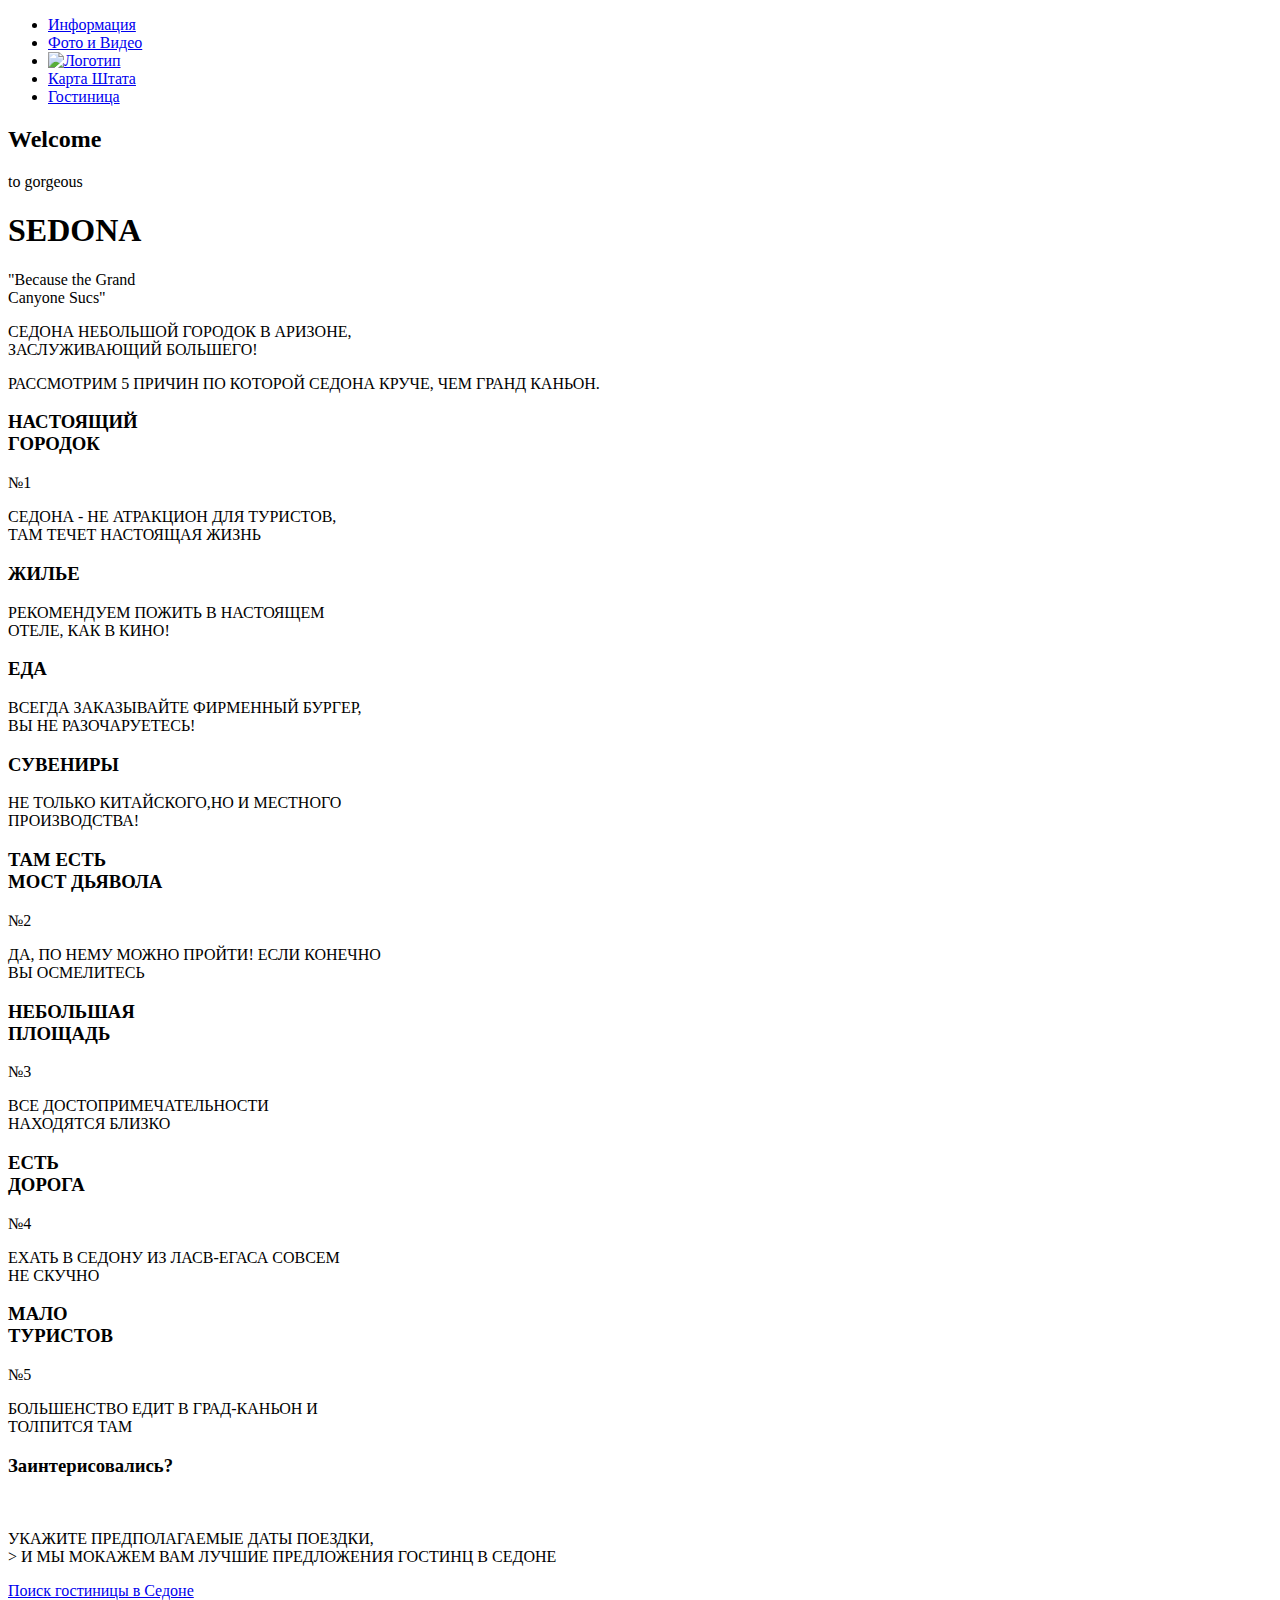
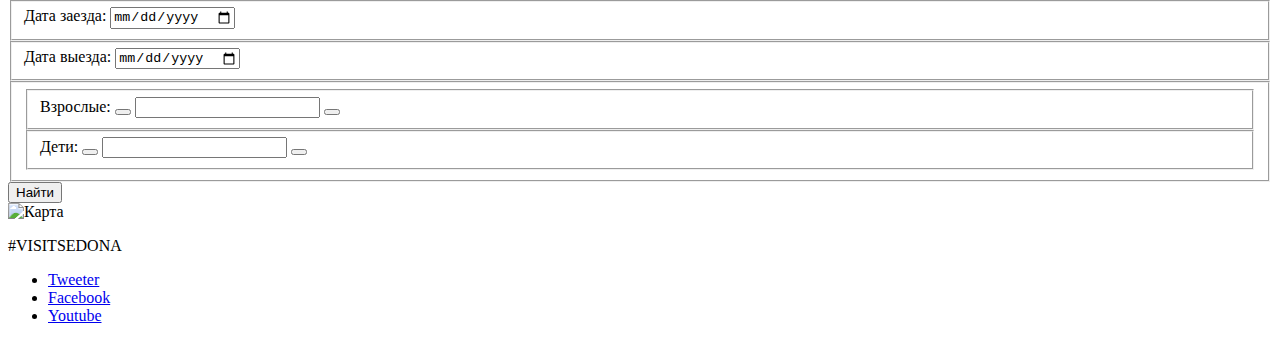
==== index.html @ c77adeb0 "Последнии изминения" ====
<!DOCTYPE html>
<html lang="ru">
  <head>
    <meta charset="utf-8">
    <title>HTML Academy: Седона</title>
    <link rel="stylesheet" type="text/css" href="css/normlize.css">
  </head>
  <body>
		<div class="wraper">

			<header>
				<nav>
					<ul>
						<li><a href="#">Информация</a></li>
						<li><a href="#">Фото и Видео</a></li>
						<li><div class="top-logo"><a href="#"><img src="img/top-logo.jpg" alt="Логотип"></a></div></li>
						<li><a href="#">Карта Штата</a></li>
						<li><a href="#">Гостиница</a></li>
					</ul>
					
				</nav>
				<div class="head-top" style="background-image: url(img/back.png)">
					<h2>Welcome</h2>
					<p class="head-top-slogan">to gorgeous</p>
					<h1>SEDONA</h1>
					<p class="head-top-slogan">"Because the Grand <br> Canyone Sucs"</p>
				</div>

				<div>
					<p>СЕДОНА НЕБОЛЬШОЙ ГОРОДОК В АРИЗОНЕ,<br>ЗАСЛУЖИВАЮЩИЙ БОЛЬШЕГО!</p>
					<p>РАССМОТРИМ 5 ПРИЧИН ПО КОТОРОЙ СЕДОНА КРУЧЕ, ЧЕМ ГРАНД КАНЬОН.</p>
				</div>
			</header>

			<div class="content">
				<div class="content-part1">
					<div class="reason rtype1">
						<h3>НАСТОЯЩИЙ<br>
							ГОРОДОК</h3>
						<P>№1</P>
						<P>	СЕДОНА - НЕ АТРАКЦИОН ДЛЯ ТУРИСТОВ,<BR>
							ТАМ ТЕЧЕТ НАСТОЯЩАЯ ЖИЗНЬ</P>
					</div>

					<div class="img"></div>
				</div>

				<div class="content-part2">

					<div class="reason explanation">
						<h3>ЖИЛЬЕ</h3>
						<p>РЕКОМЕНДУЕМ ПОЖИТЬ В НАСТОЯЩЕМ<BR>
							ОТЕЛЕ, КАК В КИНО!</p>
					</div>

					<div class="reason explanation">
						<h3>ЕДА</h3>
						<p>ВСЕГДА ЗАКАЗЫВАЙТЕ ФИРМЕННЫЙ БУРГЕР,<BR>
							ВЫ НЕ РАЗОЧАРУЕТЕСЬ!</p>
					</div>

					<div class="reason explanation">
						<h3>СУВЕНИРЫ</h3>
						<p>НЕ ТОЛЬКО КИТАЙСКОГО,НО И МЕСТНОГО<BR>
							ПРОИЗВОДСТВА!</p>
					</div>
				</div>

				<div class="content-part3">
					<div class="img"></div>
					<div class="reason rtype1">
						<h3>ТАМ ЕСТЬ<BR>
							 МОСТ ДЬЯВОЛА</h3>
						<P>№2</P>
						<P>	ДА, ПО НЕМУ МОЖНО ПРОЙТИ! ЕСЛИ КОНЕЧНО<BR>
							ВЫ ОСМЕЛИТЕСЬ</P>
					</div>
				</div>

				<div class="content-part2">
					<div class="reason rtype2">
						<h3>НЕБОЛЬШАЯ<BR>
							ПЛОЩАДЬ</h3>
						<P>№3</P>
						<P>	ВСЕ ДОСТОПРИМЕЧАТЕЛЬНОСТИ<BR>
							НАХОДЯТСЯ БЛИЗКО</P>
					</div>
				

					<div class="reason rtype2">
						<h3>ЕСТЬ<BR>
							ДОРОГА</h3>
						<P>№4</P>
						<P>	ЕХАТЬ В СЕДОНУ ИЗ ЛАСВ-ЕГАСА СОВСЕМ<BR>
							НЕ СКУЧНО</P>
					</div>
				

					<div class="reason rtype2">
						<h3>МАЛО<BR>
							ТУРИСТОВ</h3>
						<P>№5</P>
						<P>	БОЛЬШЕНСТВО ЕДИТ В ГРАД-КАНЬОН И<BR>
							ТОЛПИТСЯ ТАМ</P>
					</div>		
				</div>
			

			
				<div>
					<h3>Заинтерисовались?</h3><br>
					<p>
						УКАЖИТЕ ПРЕДПОЛАГАЕМЫЕ ДАТЫ ПОЕЗДКИ,<br>>
						И МЫ МОКАЖЕМ ВАМ ЛУЧШИЕ ПРЕДЛОЖЕНИЯ ГОСТИНЦ В СЕДОНЕ
					</p>
				</div>

				<div class="hotel-select-form">
					<div class="choose-hotel" id="choose-hotel">
					  <a href="#" class='choose-hotel-title'>Поиск гостиницы в Седоне</a>
					  <div class="choose-hotel-popup">
					    <form>
					      <fieldset class="form-row">
					        <label for="date-in">Дата заезда:</label>
					        <input type="date">
					        <span class="icon-calendar"></span>
					      </fieldset>

					      <fieldset class="form-row">
					        <label for="date-out">Дата выезда:</label>
					        <input type="date">
					        <span class="icon-calendar"></span>
					      </fieldset>

					      <fieldset class="counters form-row">
					        <fieldset class="counter">
					          <label for="counter-adult">Взрослые:</label>
					          <button type="button"></button>
					          <input type="text">
					          <button type="button"></button>
					        </fieldset>
					        <fieldset class="counter">
					          <label for="counter-children">Дети:</label>
					          <button type="button"></button>
					          <input type="text">
					          <button type="button"></button>
					        </fieldset>
					      </fieldset>

					      <input type="submit" value="Найти">
					    </form>
					  </div>
					</div>
					<img src="img/map.jpg" alt="Карта">
				</div>
			</div>


			<footer>
				<div class="footer">
					<div class="foot-top">
						<p>
							#VISITSEDONA
						</p>
					</div>

					<div class="footer-middle">
						<ul>
							<li><a href="#">Tweeter</a></li>
							<li><a href="#">Facebook</a></li>
							<li><a href="#">Youtube</a></li>
						</ul>
					</div>

					<div class="footer-bottom">
					</div>
				</div>
			</footer>
		</div>
	</body>
</html>
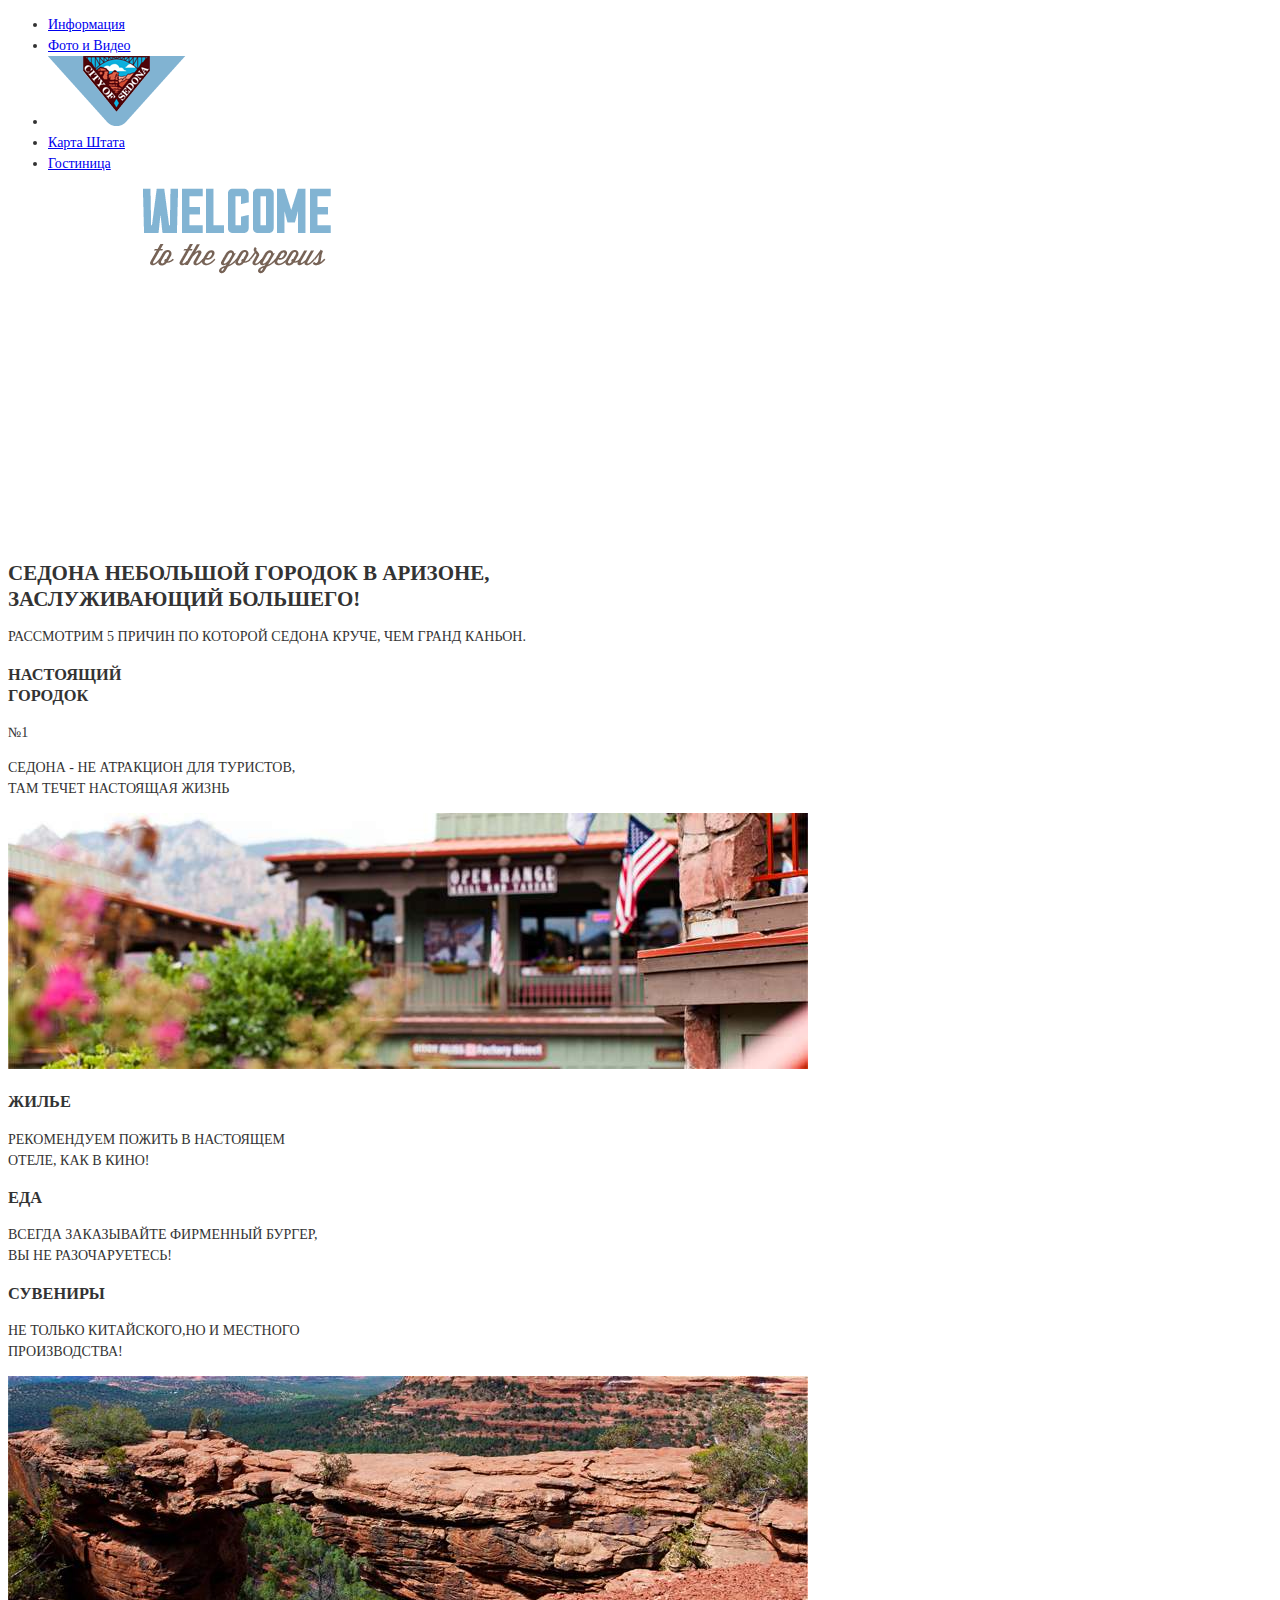
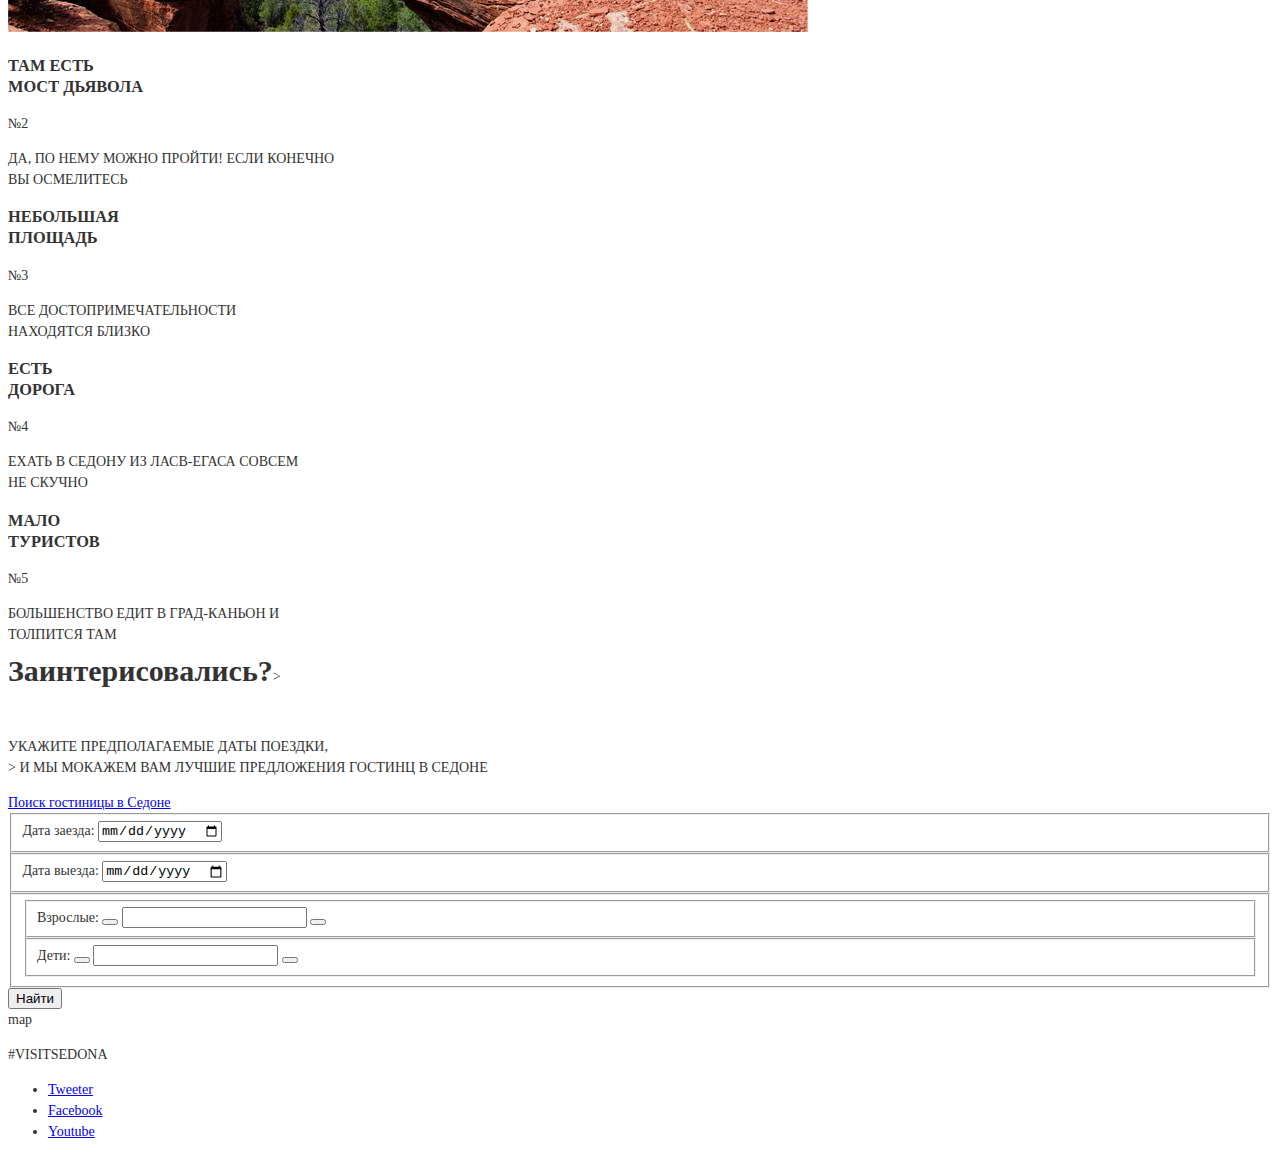
==== commit b1237965: "3 задание" ====
--- a/index.html
+++ b/index.html
@@ -3,7 +3,9 @@
   <head>
     <meta charset="utf-8">
     <title>HTML Academy: Седона</title>
+    <link href="https://fonts.googleapis.com/css?family=PT+Sans:400,700&amp;subset=cyrillic" rel="stylesheet">
     <link rel="stylesheet" type="text/css" href="css/normlize.css">
+    <link rel="stylesheet" type="text/css" href="css/style.css">
   </head>
   <body>
 		<div class="wraper">
@@ -13,26 +15,21 @@
 					<ul>
 						<li><a href="#">Информация</a></li>
 						<li><a href="#">Фото и Видео</a></li>
-						<li><div class="top-logo"><a href="#"><img src="img/top-logo.jpg" alt="Логотип"></a></div></li>
+						<li><div class="top-logo"><a href="#"><img src="img/logo.png" alt="Логотип"></a></div></li>
 						<li><a href="#">Карта Штата</a></li>
 						<li><a href="#">Гостиница</a></li>
 					</ul>
 					
 				</nav>
-				<div class="head-top" style="background-image: url(img/back.png)">
-					<h2>Welcome</h2>
-					<p class="head-top-slogan">to gorgeous</p>
-					<h1>SEDONA</h1>
-					<p class="head-top-slogan">"Because the Grand <br> Canyone Sucs"</p>
-				</div>
+				<div class="head-top"><img src="img/Welcometext.png" alt="СЕДОНА"> </div>
 
 				<div>
-					<p>СЕДОНА НЕБОЛЬШОЙ ГОРОДОК В АРИЗОНЕ,<br>ЗАСЛУЖИВАЮЩИЙ БОЛЬШЕГО!</p>
+					<h1>СЕДОНА НЕБОЛЬШОЙ ГОРОДОК В АРИЗОНЕ,<br>ЗАСЛУЖИВАЮЩИЙ БОЛЬШЕГО!</h1>
 					<p>РАССМОТРИМ 5 ПРИЧИН ПО КОТОРОЙ СЕДОНА КРУЧЕ, ЧЕМ ГРАНД КАНЬОН.</p>
 				</div>
 			</header>
 
-			<div class="content">
+			<main class="content">
 				<div class="content-part1">
 					<div class="reason rtype1">
 						<h3>НАСТОЯЩИЙ<br>
@@ -42,7 +39,7 @@
 							ТАМ ТЕЧЕТ НАСТОЯЩАЯ ЖИЗНЬ</P>
 					</div>
 
-					<div class="img"></div>
+					<div class="img"><img src="img/n1img.jpg" alt="НАСТОЯЩИЙ"></div>
 				</div>
 
 				<div class="content-part2">
@@ -67,7 +64,7 @@
 				</div>
 
 				<div class="content-part3">
-					<div class="img"></div>
+					<div class="img"><img src="img/n2img.jpg" alt="МОСТ"></div>
 					<div class="reason rtype1">
 						<h3>ТАМ ЕСТЬ<BR>
 							 МОСТ ДЬЯВОЛА</h3>
@@ -108,7 +105,7 @@
 
 			
 				<div>
-					<h3>Заинтерисовались?</h3><br>
+					<p><span class="intrested">Заинтерисовались?</span>></p><br>
 					<p>
 						УКАЖИТЕ ПРЕДПОЛАГАЕМЫЕ ДАТЫ ПОЕЗДКИ,<br>>
 						И МЫ МОКАЖЕМ ВАМ ЛУЧШИЕ ПРЕДЛОЖЕНИЯ ГОСТИНЦ В СЕДОНЕ
@@ -151,13 +148,13 @@
 					    </form>
 					  </div>
 					</div>
-					<img src="img/map.jpg" alt="Карта">
+					map
 				</div>
-			</div>
+			</main>
 
 
-			<footer>
-				<div class="footer">
+			<footer class="main-footer">
+				
 					<div class="foot-top">
 						<p>
 							#VISITSEDONA
@@ -174,7 +171,7 @@
 
 					<div class="footer-bottom">
 					</div>
-				</div>
+				
 			</footer>
 		</div>
 	</body>
--- a/css/style.css
+++ b/css/style.css
@@ -0,0 +1,35 @@
+body {
+	font-family: PT Sans Regular
+	font-weight: regular;
+	font-size: 14px;
+	line-height: 21px;
+	color: #333333;
+
+
+h1 { 
+	font-family: PT Sans Bold;
+	font-weight: bold;
+	font-size: 21px;
+	line-height: 26px;
+}
+
+h2 {
+	font-family: PT Sans Bold;
+	font-weight: bold;
+	font-size: 21px;
+	line-height: 21px;
+}
+
+.intrested { 
+
+	font-family: PT Sans Bold;
+	font-weight: bold;
+	font-size: 30px;
+	line-height: 24px;
+
+nav {
+	
+	font-family: PT Sans Bold;
+	font-weight: bold;
+	font-size: 14px;
+	line-height: 26px;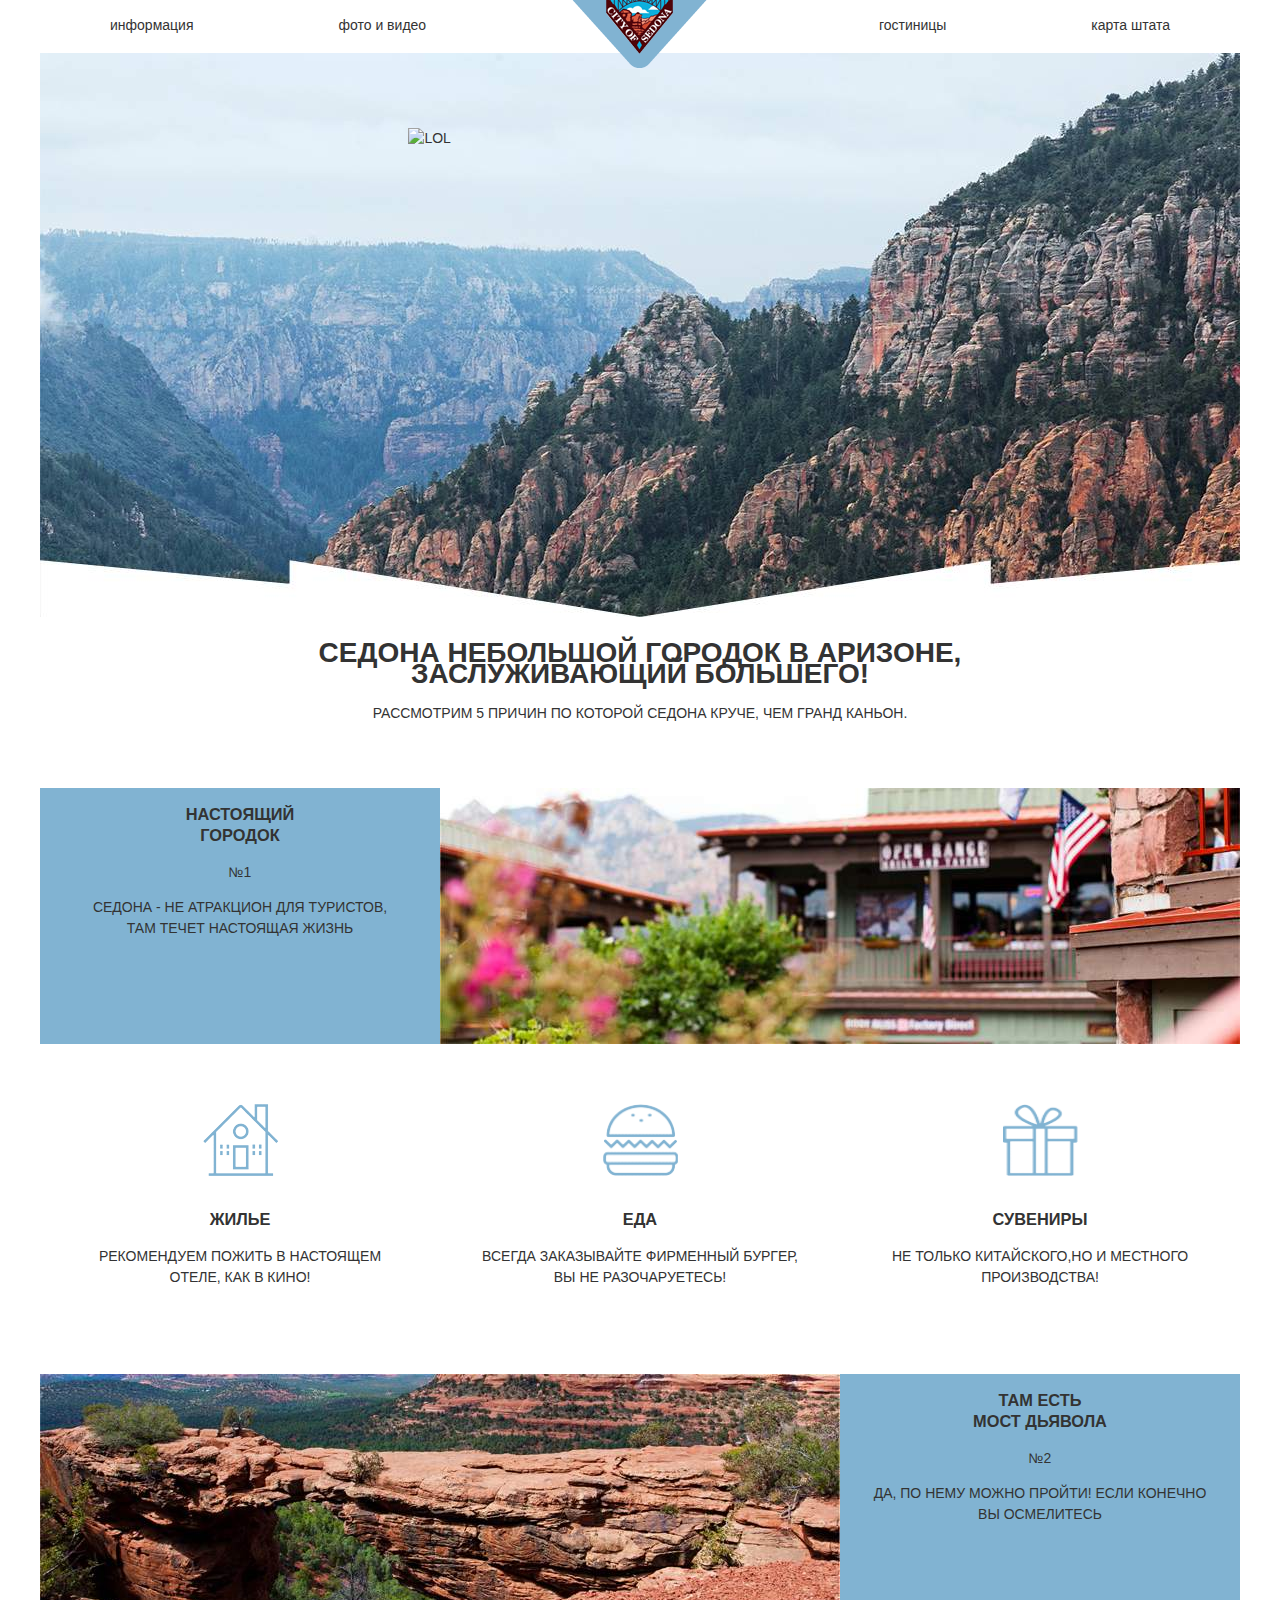
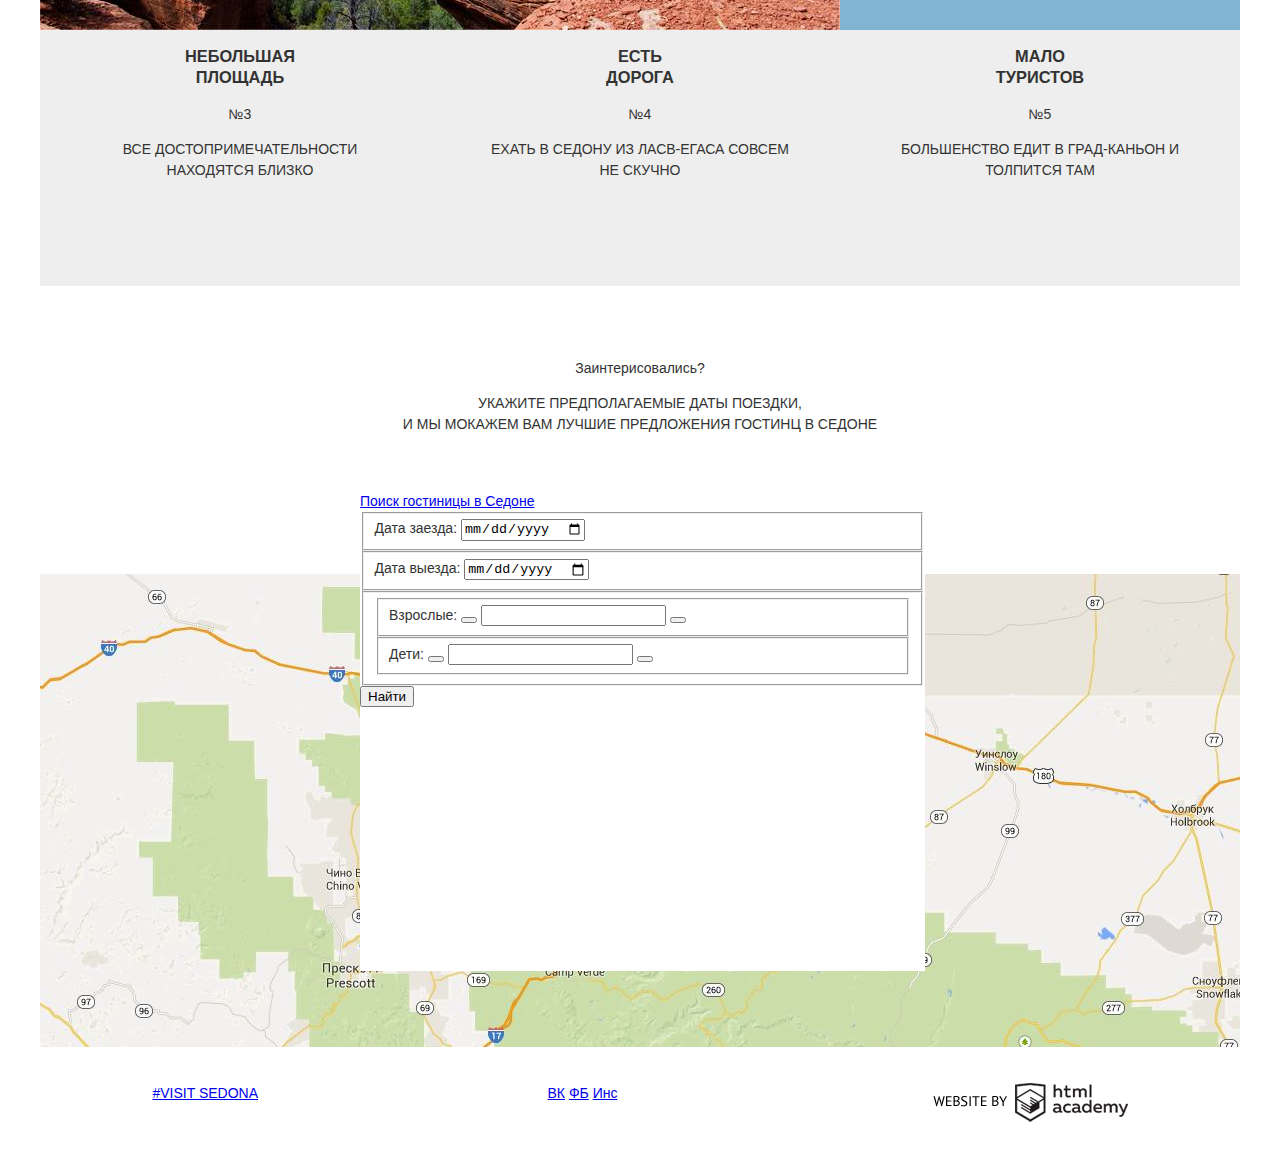
==== commit 1923e297: "Задание 4" ====
--- a/index.html
+++ b/index.html
@@ -3,176 +3,208 @@
   <head>
     <meta charset="utf-8">
     <title>HTML Academy: Седона</title>
-    <link href="https://fonts.googleapis.com/css?family=PT+Sans:400,700&amp;subset=cyrillic" rel="stylesheet">
-    <link rel="stylesheet" type="text/css" href="css/normlize.css">
+    <!--<link href="https://fonts.googleapis.com/css?family=PT+Sans:400,700&amp;subset=cyrillic" rel="stylesheet"> -->
+   <link rel="stylesheet" type="text/css" href="css/normlize.css">
     <link rel="stylesheet" type="text/css" href="css/style.css">
   </head>
   <body>
-		<div class="wraper">
-
-			<header>
-				<nav>
-					<ul>
-						<li><a href="#">Информация</a></li>
-						<li><a href="#">Фото и Видео</a></li>
-						<li><div class="top-logo"><a href="#"><img src="img/logo.png" alt="Логотип"></a></div></li>
-						<li><a href="#">Карта Штата</a></li>
-						<li><a href="#">Гостиница</a></li>
-					</ul>
+
+
+	<div class="wraper">
+		  		<header class="header clearfix">
+
+		  			<nav class="navigation">
+		  				<div id="info-link">информация</div>
+		  				<div id="photo-link">фото и видео</div>
+		  				
+		  				<div id="map-link">карта штата</div>
+		  				<div id="hotel-link">гостиницы</div>
+		  			</nav>
+				</header>
+
+				<div>				
+				<div class="slogan">
+						<div class="welcome-back">
+							<img src="img/background2.jpg" alt="LOL" width="1200" height="564">	
+							<div class="welcome1"><img src="img/welcometext.png" alt="LOL" width="458" height="352">
+						</div>
+						
+						<div class="slogan-text">
+							<h1>СЕДОНА НЕБОЛЬШОЙ ГОРОДОК В АРИЗОНЕ,<br>ЗАСЛУЖИВАЮЩИЙ БОЛЬШЕГО!</h1>
+							<p>РАССМОТРИМ 5 ПРИЧИН ПО КОТОРОЙ СЕДОНА КРУЧЕ, ЧЕМ ГРАНД КАНЬОН.</p>
+						</div>
+				</div>	
+				</div>
+
+
+				<main class="container">
+
+
+					<div class="main-content">
+
+						<div class="reason1 rtype1">
+							<h3>НАСТОЯЩИЙ<br>
+								ГОРОДОК</h3>
+							<P>№1</P>
+							<p>СЕДОНА - НЕ АТРАКЦИОН ДЛЯ ТУРИСТОВ,<BR>
+							ТАМ ТЕЧЕТ НАСТОЯЩАЯ ЖИЗНЬ</P>
+						</div>
+
+						<div class="reason1-img">
+							<img src="img/n1img.jpg" alt="R1" width="800" height="256">
+						</div>
+						<div class="gol"></div>
+
+						<div class="spec1">
+							<img  src="img/house-icon.png" id="house-icon" alt="HOUSE" width="75" height="72">
+							<div class="spec1-text">
+								<h3>ЖИЛЬЕ</h3>
+								<p>РЕКОМЕНДУЕМ ПОЖИТЬ В НАСТОЯЩЕМ<BR>
+									ОТЕЛЕ, КАК В КИНО!</p>
+							</div>
+						</div>
+
+						<div class="spec2">
+							<img  src="img/burger-icon.png" id="burger-icon" alt="FOOD" width="75" height="72">
+							<div class="spec2-text">
+								<h3>ЕДА</h3>
+								<p>ВСЕГДА ЗАКАЗЫВАЙТЕ ФИРМЕННЫЙ БУРГЕР,
+								<BR>ВЫ НЕ РАЗОЧАРУЕТЕСЬ!</p>
+							</div>
+						</div>
+
+
+						<div class="spec3">
+							<img  src="img/present-icon.png" id="present-icon" alt="JOY" width="75" height="72">
+							<div class="spec3-text">
+								<h3>СУВЕНИРЫ</h3>
+								<p>НЕ ТОЛЬКО КИТАЙСКОГО,НО И МЕСТНОГО
+								<BR>ПРОИЗВОДСТВА!</p>
+							</div>
+						</div>
+						<div class="gol"></div>
+						<div class="reason2-img">
+							<img src="img/n2img.jpg" alt="R2" width="800" height="256">
+						</div>
+
+						<div class="reason2 rtype1">
+							<h3>ТАМ ЕСТЬ<BR>
+								МОСТ ДЬЯВОЛА</h3>
+								<P>№2</P>
+								<P>	ДА, ПО НЕМУ МОЖНО ПРОЙТИ! ЕСЛИ КОНЕЧНО<BR>
+								ВЫ ОСМЕЛИТЕСЬ</P>
+						</div>
 					
-				</nav>
-				<div class="head-top"><img src="img/Welcometext.png" alt="СЕДОНА"> </div>
-
-				<div>
-					<h1>СЕДОНА НЕБОЛЬШОЙ ГОРОДОК В АРИЗОНЕ,<br>ЗАСЛУЖИВАЮЩИЙ БОЛЬШЕГО!</h1>
-					<p>РАССМОТРИМ 5 ПРИЧИН ПО КОТОРОЙ СЕДОНА КРУЧЕ, ЧЕМ ГРАНД КАНЬОН.</p>
+						<div class="reason3 rtype2">
+							<h3>НЕБОЛЬШАЯ<BR>ПЛОЩАДЬ</h3>
+							<P>№3</P>
+							<P>ВСЕ ДОСТОПРИМЕЧАТЕЛЬНОСТИ<BR>
+							НАХОДЯТСЯ БЛИЗКО
+							</P>
+						</div>
+
+						<div class="reason4 rtype2">
+							<h3>ЕСТЬ<BR>ДОРОГА</h3>
+							<P>№4</P>
+							<P>	ЕХАТЬ В СЕДОНУ ИЗ ЛАСВ-ЕГАСА СОВСЕМ<BR>
+							НЕ СКУЧНО
+							</P>
+						</div>
+
+						<div class="reason5 rtype2">
+							<h3>МАЛО<BR>ТУРИСТОВ</h3>
+							<P>№5</P>
+							<P>	БОЛЬШЕНСТВО ЕДИТ В ГРАД-КАНЬОН И<BR>
+							ТОЛПИТСЯ ТАМ
+							</P>
+						</div>
+					</div>
+					<div class="gol"></div>
+				</main>
+
+
+				<div class="info-section">
+
+						<div class="interested">
+							<div class="interested-text">
+								<p>Заинтерисовались?</p>
+								<p>
+									УКАЖИТЕ ПРЕДПОЛАГАЕМЫЕ ДАТЫ ПОЕЗДКИ,<br>
+									И МЫ МОКАЖЕМ ВАМ ЛУЧШИЕ ПРЕДЛОЖЕНИЯ ГОСТИНЦ В СЕДОНЕ
+								</p>
+							</div>
+						</div>
+
+						<div class="map"></div>
+
+						<div class="form">
+							<div class="choose-hotel" id="choose-hotel">
+							  <a href="#" class='choose-hotel-title'>Поиск гостиницы в Седоне</a>
+							  <div class="choose-hotel-popup">
+							    <form>
+							      <fieldset class="form-row">
+							        <label for="date-in">Дата заезда:</label>
+							        <input type="date">
+							        <span class="icon-calendar"></span>
+							      </fieldset>
+
+							      <fieldset class="form-row">
+							        <label for="date-out">Дата выезда:</label>
+							        <input type="date">
+							        <span class="icon-calendar"></span>
+							      </fieldset>
+
+							      <fieldset class="counters form-row">
+							        <fieldset class="counter">
+							          <label for="counter-adult">Взрослые:</label>
+							          <button type="button"></button>
+							          <input type="text">
+							          <button type="button"></button>
+							        </fieldset>
+							        <fieldset class="counter">
+							          <label for="counter-children">Дети:</label>
+							          <button type="button"></button>
+							          <input type="text">
+							          <button type="button"></button>
+							        </fieldset>
+							      </fieldset>
+
+							      <input type="submit" value="Найти">
+							    </form>
+							  </div>
+							</div>
+
+						</div>
+
 				</div>
-			</header>
-
-			<main class="content">
-				<div class="content-part1">
-					<div class="reason rtype1">
-						<h3>НАСТОЯЩИЙ<br>
-							ГОРОДОК</h3>
-						<P>№1</P>
-						<P>	СЕДОНА - НЕ АТРАКЦИОН ДЛЯ ТУРИСТОВ,<BR>
-							ТАМ ТЕЧЕТ НАСТОЯЩАЯ ЖИЗНЬ</P>
-					</div>
-
-					<div class="img"><img src="img/n1img.jpg" alt="НАСТОЯЩИЙ"></div>
-				</div>
-
-				<div class="content-part2">
-
-					<div class="reason explanation">
-						<h3>ЖИЛЬЕ</h3>
-						<p>РЕКОМЕНДУЕМ ПОЖИТЬ В НАСТОЯЩЕМ<BR>
-							ОТЕЛЕ, КАК В КИНО!</p>
-					</div>
-
-					<div class="reason explanation">
-						<h3>ЕДА</h3>
-						<p>ВСЕГДА ЗАКАЗЫВАЙТЕ ФИРМЕННЫЙ БУРГЕР,<BR>
-							ВЫ НЕ РАЗОЧАРУЕТЕСЬ!</p>
-					</div>
-
-					<div class="reason explanation">
-						<h3>СУВЕНИРЫ</h3>
-						<p>НЕ ТОЛЬКО КИТАЙСКОГО,НО И МЕСТНОГО<BR>
-							ПРОИЗВОДСТВА!</p>
-					</div>
-				</div>
-
-				<div class="content-part3">
-					<div class="img"><img src="img/n2img.jpg" alt="МОСТ"></div>
-					<div class="reason rtype1">
-						<h3>ТАМ ЕСТЬ<BR>
-							 МОСТ ДЬЯВОЛА</h3>
-						<P>№2</P>
-						<P>	ДА, ПО НЕМУ МОЖНО ПРОЙТИ! ЕСЛИ КОНЕЧНО<BR>
-							ВЫ ОСМЕЛИТЕСЬ</P>
-					</div>
-				</div>
-
-				<div class="content-part2">
-					<div class="reason rtype2">
-						<h3>НЕБОЛЬШАЯ<BR>
-							ПЛОЩАДЬ</h3>
-						<P>№3</P>
-						<P>	ВСЕ ДОСТОПРИМЕЧАТЕЛЬНОСТИ<BR>
-							НАХОДЯТСЯ БЛИЗКО</P>
-					</div>
+
 				
 
-					<div class="reason rtype2">
-						<h3>ЕСТЬ<BR>
-							ДОРОГА</h3>
-						<P>№4</P>
-						<P>	ЕХАТЬ В СЕДОНУ ИЗ ЛАСВ-ЕГАСА СОВСЕМ<BR>
-							НЕ СКУЧНО</P>
-					</div>
-				
-
-					<div class="reason rtype2">
-						<h3>МАЛО<BR>
-							ТУРИСТОВ</h3>
-						<P>№5</P>
-						<P>	БОЛЬШЕНСТВО ЕДИТ В ГРАД-КАНЬОН И<BR>
-							ТОЛПИТСЯ ТАМ</P>
-					</div>		
-				</div>
-			
-
-			
-				<div>
-					<p><span class="intrested">Заинтерисовались?</span>></p><br>
-					<p>
-						УКАЖИТЕ ПРЕДПОЛАГАЕМЫЕ ДАТЫ ПОЕЗДКИ,<br>>
-						И МЫ МОКАЖЕМ ВАМ ЛУЧШИЕ ПРЕДЛОЖЕНИЯ ГОСТИНЦ В СЕДОНЕ
-					</p>
-				</div>
-
-				<div class="hotel-select-form">
-					<div class="choose-hotel" id="choose-hotel">
-					  <a href="#" class='choose-hotel-title'>Поиск гостиницы в Седоне</a>
-					  <div class="choose-hotel-popup">
-					    <form>
-					      <fieldset class="form-row">
-					        <label for="date-in">Дата заезда:</label>
-					        <input type="date">
-					        <span class="icon-calendar"></span>
-					      </fieldset>
-
-					      <fieldset class="form-row">
-					        <label for="date-out">Дата выезда:</label>
-					        <input type="date">
-					        <span class="icon-calendar"></span>
-					      </fieldset>
-
-					      <fieldset class="counters form-row">
-					        <fieldset class="counter">
-					          <label for="counter-adult">Взрослые:</label>
-					          <button type="button"></button>
-					          <input type="text">
-					          <button type="button"></button>
-					        </fieldset>
-					        <fieldset class="counter">
-					          <label for="counter-children">Дети:</label>
-					          <button type="button"></button>
-					          <input type="text">
-					          <button type="button"></button>
-					        </fieldset>
-					      </fieldset>
-
-					      <input type="submit" value="Найти">
-					    </form>
-					  </div>
-					</div>
-					map
-				</div>
-			</main>
-
-
-			<footer class="main-footer">
-				
-					<div class="foot-top">
-						<p>
-							#VISITSEDONA
-						</p>
-					</div>
-
-					<div class="footer-middle">
-						<ul>
-							<li><a href="#">Tweeter</a></li>
-							<li><a href="#">Facebook</a></li>
-							<li><a href="#">Youtube</a></li>
-						</ul>
-					</div>
-
-					<div class="footer-bottom">
-					</div>
-				
-			</footer>
-		</div>
-	</body>
-</html>+
+				<footer class="main-footer">
+				     <div class="footer">
+				        <section class="visit"><a href="index.html">#VISIT SEDONA</a>
+				        </section>
+
+				        <section class="footer-social">
+				          <a class="social-btn social-btn-vk" href="#">ВК</a>
+				          <a class="social-btn social-btn-fb" href="#">ФБ</a>
+				          <a class="social-btn social-btn-inst" href="#">Инс</a>
+				        </section>
+
+				        <section class="footer-copyright">
+				          <img src="img/copyright.png">
+				        </section>
+				    </div>
+				</footer>
+
+<div class="logo">
+	<img src="img/logo.png" alt="LOGO" width="138" height="70">
+</div>
+
+	</div>
+
+</body>
+</html>
+
+				--- a/css/style.css
+++ b/css/style.css
@@ -1,35 +1,303 @@
+
+/* BODY */
 body {
-	font-family: PT Sans Regular
+	font-family: sans-serif;
 	font-weight: regular;
 	font-size: 14px;
 	line-height: 21px;
 	color: #333333;
-
-
-h1 { 
-	font-family: PT Sans Bold;
-	font-weight: bold;
-	font-size: 21px;
-	line-height: 26px;
-}
-
-h2 {
-	font-family: PT Sans Bold;
-	font-weight: bold;
-	font-size: 21px;
-	line-height: 21px;
-}
-
-.intrested { 
-
-	font-family: PT Sans Bold;
-	font-weight: bold;
-	font-size: 30px;
-	line-height: 24px;
-
-nav {
-	
-	font-family: PT Sans Bold;
-	font-weight: bold;
-	font-size: 14px;
-	line-height: 26px;+	padding: 0;
+	
+}
+.wraper {
+	width: 1200px;
+	margin: 0 auto;
+	position: relative;
+}
+
+
+/* HEADER */
+
+.header {
+	background-color: #ffffff;
+	height: 21px;
+	padding-top: 17px;
+	padding-bottom: 17px;
+	width: auto;
+	margin-top: -10px;
+}
+
+
+.logo {
+	width: 138px;
+	height: 70px;
+	position: absolute;
+	top: 0;
+	left: 44.25%;
+}
+
+
+.navigation {
+	width: auto;
+}
+
+#info-link {
+	margin-left: 70px;
+	margin-right: 145px;
+	float: left;
+}
+
+#photo-link {
+	float: left;
+}
+
+#hotel-link {
+
+	float: right;
+}
+
+#map-link {
+	float: right;
+	margin-right: 70px;
+	margin-left: 145px;
+}
+
+/* SLOGAN */
+
+.slogan {
+	position: relative;
+	padding-bottom: 50px;
+}
+
+
+.welcome1 {
+	position: absolute;
+	top: 75px;
+	left: 30.7%;
+}
+
+.slogan-text h1,.slogan-text p {
+	text-align: center;
+}
+
+/* MAIN */
+
+
+/* content */
+
+
+.container {
+	padding: 0;
+}
+
+.reason1 {
+	background-color: #81b3d2;
+	width: 400px;
+	height: 256px;
+	float: left;
+}
+
+.reason1 h3,
+.reason1 p {
+	text-align: center;
+}
+
+.reason1-img {
+	float: right;
+	width: 800px;
+	height: 256px;
+}
+
+.spec1 p,
+.spec1 h3,
+.spec2 p,
+.spec2 h3,
+.spec3 p,
+.spec3 h3{
+	text-align: center;
+}
+
+.spec1 {
+	width: 400px;
+	height: 330px;
+	float: left;
+	position: relative;
+}
+
+#house-icon {
+	position: absolute;
+	bottom: 198px;
+	left: 40.625%;
+}
+
+.spec1-text {
+	width: 400px;
+	height: 165px;
+	margin-top: 165px;
+}
+
+
+
+.spec2 {
+	width: 400px;
+	height: 330px;
+	float: left;
+	position: relative;
+}
+
+#burger-icon {
+	position: absolute;
+	bottom: 198px;
+	left: 40.625%;
+}
+
+.spec2-text {
+	width: 400px;
+	height: 165px;
+	margin-top: 165px;
+}
+
+
+
+
+.spec3 {
+	width: 400px;
+	height: 330px;
+	float: right;
+	position: relative;
+}
+
+#present-icon {
+	position: absolute;
+	bottom: 198px;
+	left: 40.625%;
+}
+
+.spec3-text {
+	width: 400px;
+	height: 165px;
+	margin-top: 165px;
+}
+
+
+
+
+.reason2-img {
+	float: left;
+	width: 800px;
+	height: 256px;
+}
+
+.reason2 {
+	background-color: #81b3d2;
+	width: 400px;
+	height: 256px;
+	float: right;
+}
+
+.reason2 h3,
+.reason2 p {
+	text-align: center;
+}
+
+
+
+.rtype2 {
+	background-color: #eeeeee;
+}
+
+.rtype2 h3,
+.rtype2 p {
+	text-align: center;
+}
+
+.reason3,
+.reason4 {
+	width: 400px;
+	height: 256px;
+	float: left;
+}
+
+.reason5 {
+	float: right;
+	width: 400px;
+	height: 256px;
+}
+
+.gol {
+	clear: both;
+}
+
+
+.info-section {
+	width: 100%;
+	min-height: 750px;
+	position: relative;
+}
+
+.interested {
+	width: 100%;
+	height: 288px;
+	
+	
+	
+}
+
+.interested-text {
+	margin: 0 auto;
+	padding-top: 58px;
+
+}
+
+.interested-text p {
+	text-align: center;
+}
+
+.map {
+	width: 100%;
+	height: 473px;
+	background: url(../img/map.jpg);
+}
+.form {
+	width: 565px;
+	min-height: 480px;
+	position: absolute;
+	top: 205px;
+	left: 320px;
+	background-color: white;
+}
+
+/* FOOTER */
+
+.main-footer {
+	width: 100%;
+	height: 84px;
+
+}
+.footer {
+	width: 975px;
+	height: 48px;
+	margin: 36px auto;
+	
+}
+
+
+.visit {
+	height: 48px;
+	width: 140px;
+	float: left;
+	margin-right: 255px;
+
+}
+
+.footer-social {
+	height: 48px;
+	width: 150px;
+	float: left;
+}
+
+.footer-copyright {
+	height: 48px;
+	width: 195px;
+	float: right;
+}
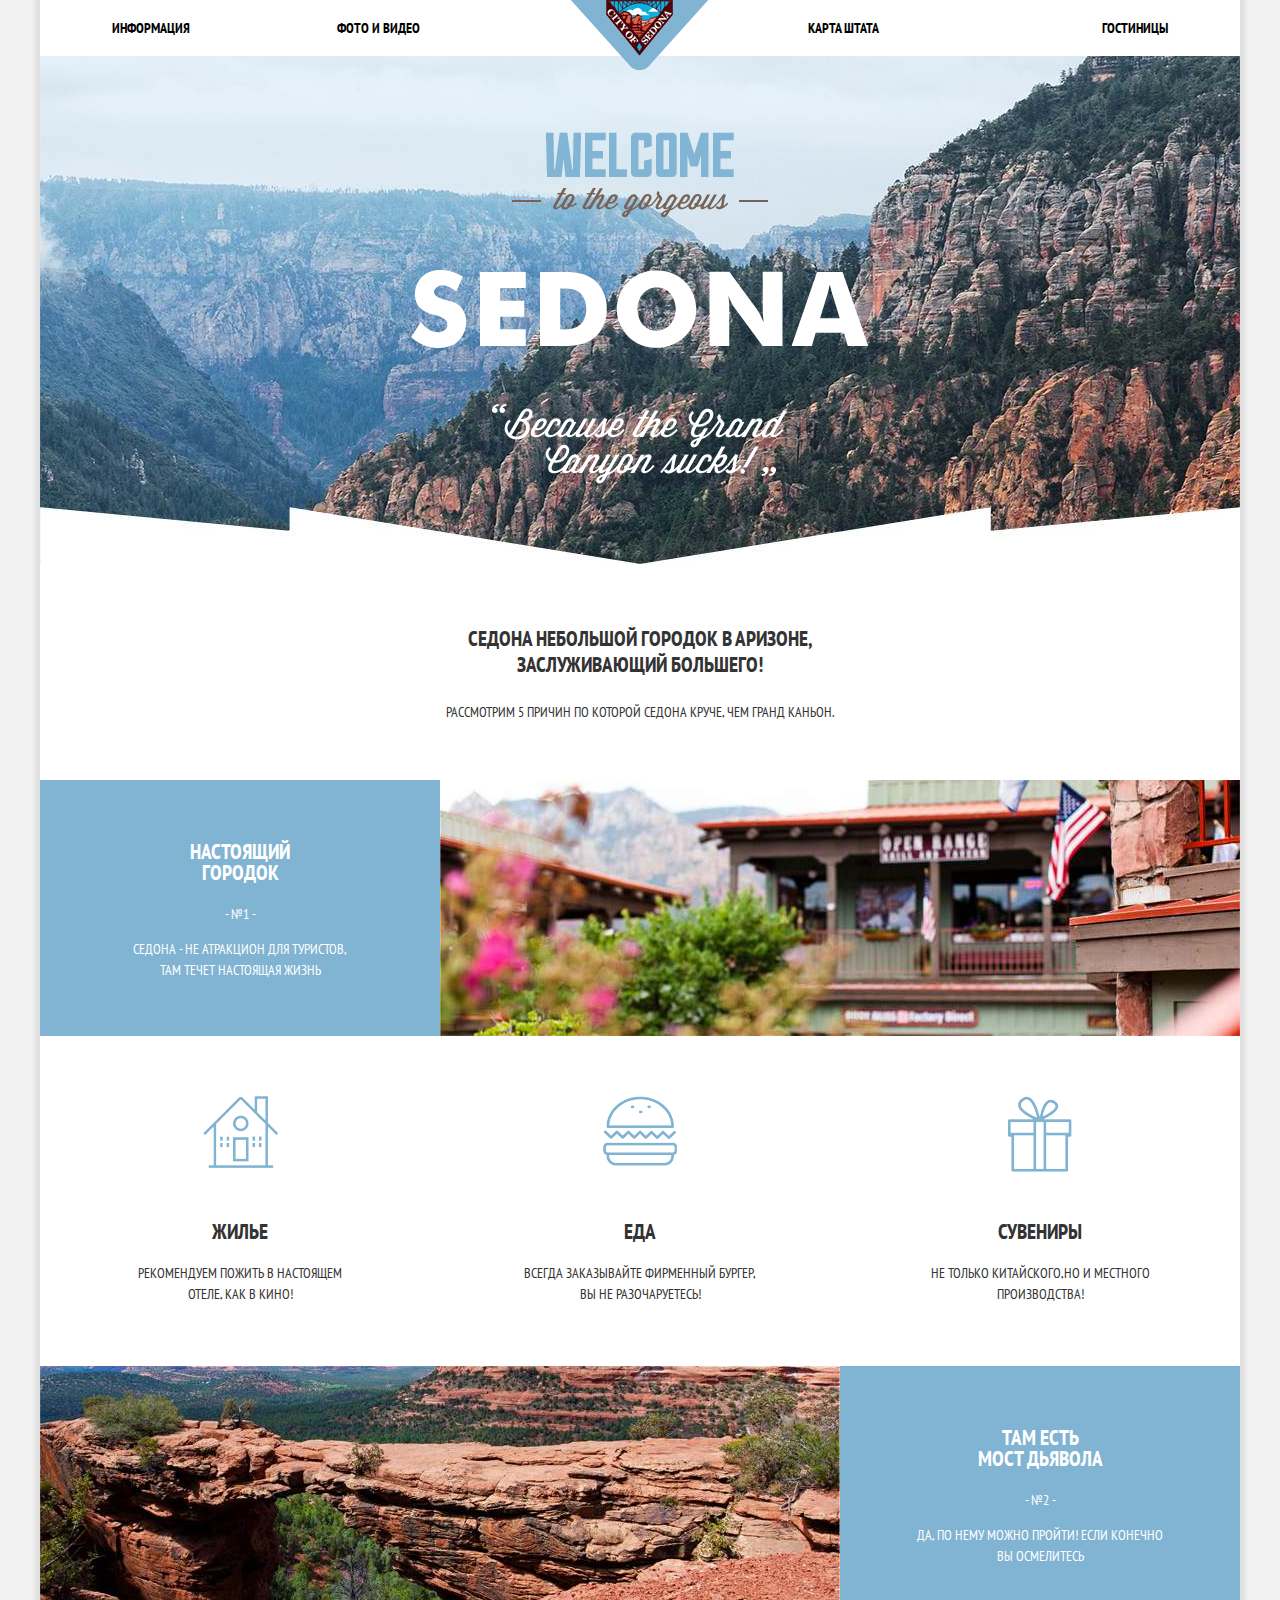
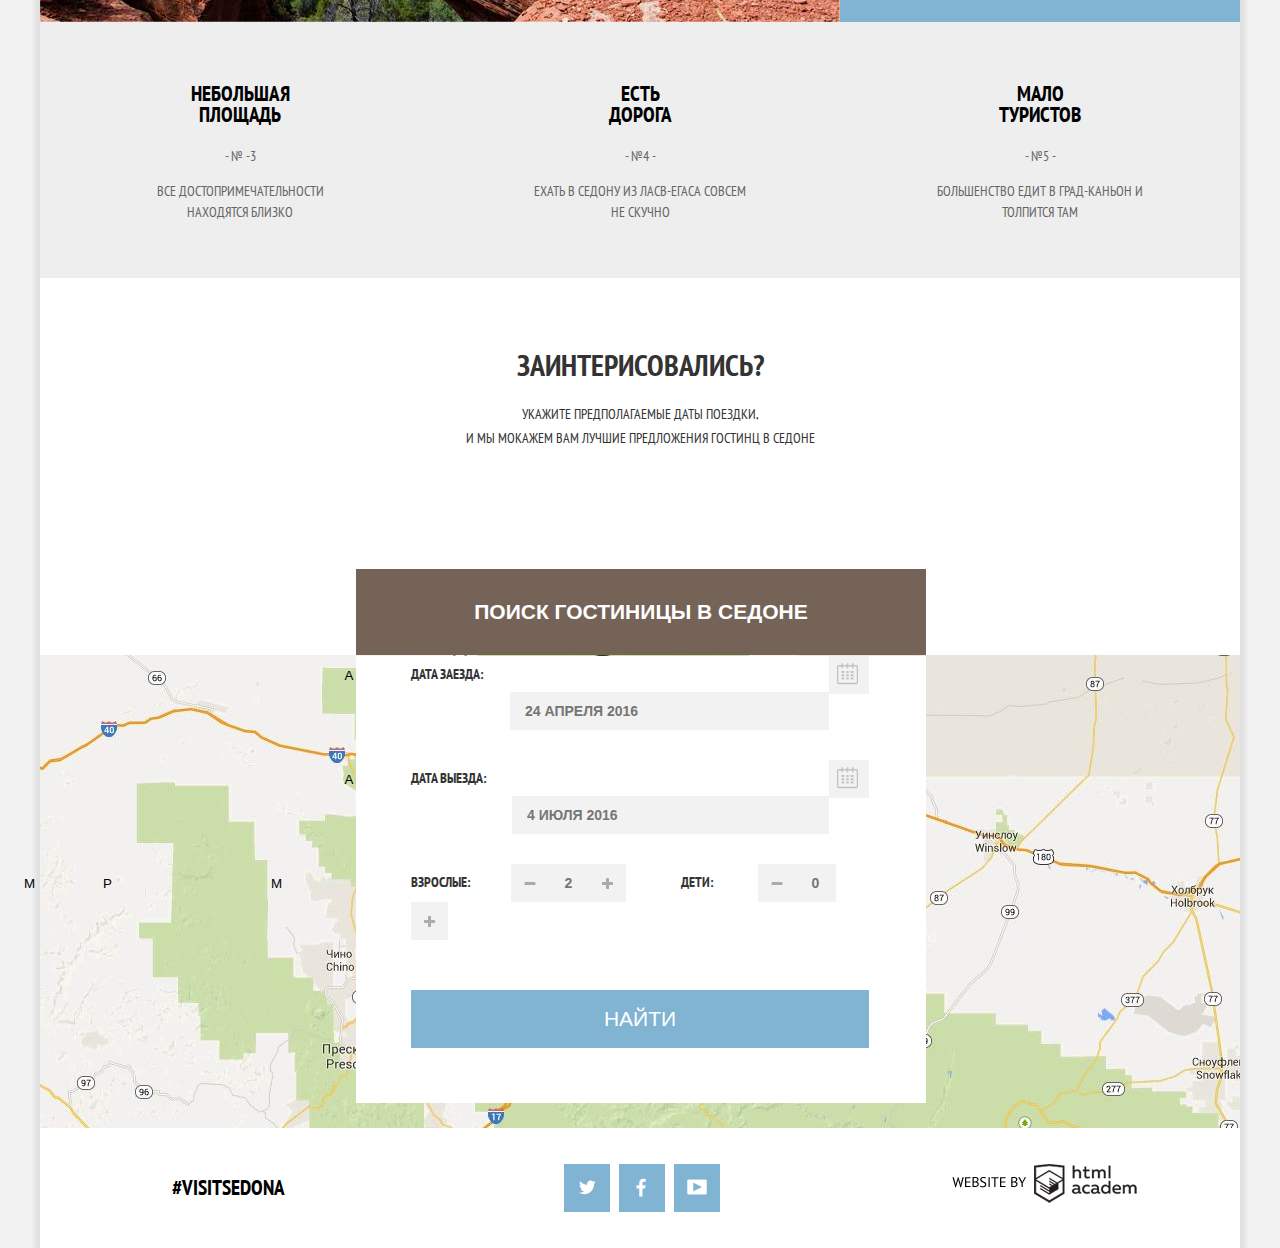
==== commit ca94febd: "Задание 5-6" ====
--- a/index.html
+++ b/index.html
@@ -3,208 +3,237 @@
   <head>
     <meta charset="utf-8">
     <title>HTML Academy: Седона</title>
-    <!--<link href="https://fonts.googleapis.com/css?family=PT+Sans:400,700&amp;subset=cyrillic" rel="stylesheet"> -->
+   <link href="https://fonts.googleapis.com/css?family=PT+Sans+Narrow:400,700&amp;subset=cyrillic" rel="stylesheet">
    <link rel="stylesheet" type="text/css" href="css/normlize.css">
     <link rel="stylesheet" type="text/css" href="css/style.css">
   </head>
-  <body>
-
-
-	<div class="wraper">
-		  		<header class="header clearfix">
+  	<body>
+  		<div class="wraper">
+  			<header class="header clearfix">
 
 		  			<nav class="navigation">
-		  				<div id="info-link">информация</div>
-		  				<div id="photo-link">фото и видео</div>
-		  				
-		  				<div id="map-link">карта штата</div>
-		  				<div id="hotel-link">гостиницы</div>
+		  				<div id="info-link">
+		  					<a id="current" href="#">информация</a>
+		  				</div>
+		  				<div id="photo-link">
+		  					<a href="#">фото и видео</a>
+		  				</div>
+		  				<div id="state-link">
+		  					<a href="#">карта штата</a>
+		  				</div>
+		  				<div id="hotel-link">
+		  					<a href="hotels.html">гостиницы</a>
+		  				</div>
+		  				<div class="support"></div>
 		  			</nav>
-				</header>
-
-				<div>				
-				<div class="slogan">
-						<div class="welcome-back">
-							<img src="img/background2.jpg" alt="LOL" width="1200" height="564">	
-							<div class="welcome1"><img src="img/welcometext.png" alt="LOL" width="458" height="352">
+			</header>
+
+
+			<div class="slogan">
+				<div class="slogan-image">
+					<div class="welcome-back"></div>
+					<div class="welcome1"></div>
+				</div>
+				<div class="slogan-message">
+					<p class="slogan-p1">
+					СЕДОНА НЕБОЛЬШОЙ ГОРОДОК В АРИЗОНЕ,
+					<br>ЗАСЛУЖИВАЮЩИЙ БОЛЬШЕГО!
+					</p>
+					<p class="slogan-p2">
+					РАССМОТРИМ 5 ПРИЧИН ПО КОТОРОЙ СЕДОНА КРУЧЕ, ЧЕМ ГРАНД КАНЬОН.
+					</p>
+				</div>
+			</div>
+
+
+			<main class="container">
+
+				<div class="reason1 block type1">
+					<h3>НАСТОЯЩИЙ<br>ГОРОДОК</h3>
+					<P>- №1 -</P>
+					<p>
+					СЕДОНА - НЕ АТРАКЦИОН ДЛЯ ТУРИСТОВ,<BR>
+					ТАМ ТЕЧЕТ НАСТОЯЩАЯ ЖИЗНЬ
+					</P>
+				</div>
+
+				<div class="reason1-img"></div>
+
+				<div class="spec1 block">
+					<h3>ЖИЛЬЕ</h3>
+					<p>
+					РЕКОМЕНДУЕМ ПОЖИТЬ В НАСТОЯЩЕМ<BR>
+					ОТЕЛЕ, КАК В КИНО!
+					</p>							
+				</div>
+
+				<div class="spec2 block">
+					<h3>ЕДА</h3>
+					<p>ВСЕГДА ЗАКАЗЫВАЙТЕ ФИРМЕННЫЙ БУРГЕР,
+					<BR>ВЫ НЕ РАЗОЧАРУЕТЕСЬ!
+					</p>
+				</div>
+
+				<div class="spec3 block">
+					<h3>СУВЕНИРЫ</h3>
+					<p>НЕ ТОЛЬКО КИТАЙСКОГО,НО И МЕСТНОГО
+					<BR>ПРОИЗВОДСТВА!
+					</p>
+				</div>
+
+				<div class="reason2 block type1">
+					<h3>ТАМ ЕСТЬ<br>МОСТ ДЬЯВОЛА</h3>
+					<P>- №2 -</P>
+					<p>ДА, ПО НЕМУ МОЖНО ПРОЙТИ! ЕСЛИ КОНЕЧНО
+					<BR>ВЫ ОСМЕЛИТЕСЬ
+					</P>
+				</div>
+
+				<div class="reason2-img"></div>
+
+				<div class="reason3 block type2">
+					<h3>НЕБОЛЬШАЯ<BR>ПЛОЩАДЬ</h3>
+					<P>- № -3</P>
+					<P>ВСЕ ДОСТОПРИМЕЧАТЕЛЬНОСТИ
+					<BR>НАХОДЯТСЯ БЛИЗКО
+					</P>
+				</div>
+
+				<div class="reason4 block type2">
+					<h3>ЕСТЬ<BR>ДОРОГА</h3>
+					<P>- №4 -</P>
+					<P>	ЕХАТЬ В СЕДОНУ ИЗ ЛАСВ-ЕГАСА СОВСЕМ
+					<BR>НЕ СКУЧНО
+					</P>
+				</div>
+
+				<div class="reason5 block type2">
+					<h3>МАЛО<BR>ТУРИСТОВ</h3>
+					<P>- №5 -</P>
+					<P>БОЛЬШЕНСТВО ЕДИТ В ГРАД-КАНЬОН И
+					<BR>ТОЛПИТСЯ ТАМ
+					</P>
+				</div>
+
+			<div class="support"></div>	
+			</main>
+
+			<div class="logo"></div>
+
+			<div class="info-section">
+
+				<div class="interested">
+					<h2>Заинтерисовались?</h2>
+					<p>
+						УКАЖИТЕ ПРЕДПОЛАГАЕМЫЕ ДАТЫ ПОЕЗДКИ,
+						<br>
+						И МЫ МОКАЖЕМ ВАМ ЛУЧШИЕ ПРЕДЛОЖЕНИЯ ГОСТИНЦ В СЕДОНЕ
+					</p>
+				</div>
+
+				<div class="choose-hotel" id="choose-hotel">
+							<button class="choose-hotel-title">Поиск гостиницы в Седоне
+							</button>
+				</div>
+
+				<form class="form">
+					
+
+					<div class="form-section">
+					
+
+						<div class="indate">
+							<label for="indate">
+								<span>дата заезда:<span>
+							</label>
+
+							<div class="calendar">
+								<button class="cal-but">A</button>
+							</div>
+
+							<input id="indate"type="text" name="date" value="" placeholder="24 Апреля 2016">
+
 						</div>
-						
-						<div class="slogan-text">
-							<h1>СЕДОНА НЕБОЛЬШОЙ ГОРОДОК В АРИЗОНЕ,<br>ЗАСЛУЖИВАЮЩИЙ БОЛЬШЕГО!</h1>
-							<p>РАССМОТРИМ 5 ПРИЧИН ПО КОТОРОЙ СЕДОНА КРУЧЕ, ЧЕМ ГРАНД КАНЬОН.</p>
+
+						
+
+						<div class="outdate">
+
+							<label for="outdate">
+							<span>дата выезда:<span>
+							</label>
+
+							<div class="calendar">
+								<button class="cal-but">A</button>
+							</div>
+
+							<input id="outdate" type="text" name="date" value="" placeholder="4 июля 2016">
 						</div>
-				</div>	
-				</div>
-
-
-				<main class="container">
-
-
-					<div class="main-content">
-
-						<div class="reason1 rtype1">
-							<h3>НАСТОЯЩИЙ<br>
-								ГОРОДОК</h3>
-							<P>№1</P>
-							<p>СЕДОНА - НЕ АТРАКЦИОН ДЛЯ ТУРИСТОВ,<BR>
-							ТАМ ТЕЧЕТ НАСТОЯЩАЯ ЖИЗНЬ</P>
+
+						
+
+						<div class="counter">
+
+							<label for="adult-counter">
+								<span>взрослые:</span>
+							</label>
+
+							<div class="minus-btn">
+								<button class="minus">M</button>
+							</div>
+
+							<input id="adult-counter" type="text" name="number" value="" placeholder="2">
+
+							<div class="plus-btn">
+								<button class="plus">P</button>
+							</div>
+
+							<label for="kids">
+								<span class="child" id="children">дети:</span>
+							</label>
+
+							<div class="minus-btn">
+								<button class="minus">M</button>
+							</div>
+
+							<input type="text" name="number" value="" placeholder="0" id="kids">
+
+							<div class="plus-btn">
+								<button class="plus">P</button>
+							</div>
+
 						</div>
 
-						<div class="reason1-img">
-							<img src="img/n1img.jpg" alt="R1" width="800" height="256">
-						</div>
 						<div class="gol"></div>
-
-						<div class="spec1">
-							<img  src="img/house-icon.png" id="house-icon" alt="HOUSE" width="75" height="72">
-							<div class="spec1-text">
-								<h3>ЖИЛЬЕ</h3>
-								<p>РЕКОМЕНДУЕМ ПОЖИТЬ В НАСТОЯЩЕМ<BR>
-									ОТЕЛЕ, КАК В КИНО!</p>
-							</div>
-						</div>
-
-						<div class="spec2">
-							<img  src="img/burger-icon.png" id="burger-icon" alt="FOOD" width="75" height="72">
-							<div class="spec2-text">
-								<h3>ЕДА</h3>
-								<p>ВСЕГДА ЗАКАЗЫВАЙТЕ ФИРМЕННЫЙ БУРГЕР,
-								<BR>ВЫ НЕ РАЗОЧАРУЕТЕСЬ!</p>
-							</div>
-						</div>
-
-
-						<div class="spec3">
-							<img  src="img/present-icon.png" id="present-icon" alt="JOY" width="75" height="72">
-							<div class="spec3-text">
-								<h3>СУВЕНИРЫ</h3>
-								<p>НЕ ТОЛЬКО КИТАЙСКОГО,НО И МЕСТНОГО
-								<BR>ПРОИЗВОДСТВА!</p>
-							</div>
-						</div>
-						<div class="gol"></div>
-						<div class="reason2-img">
-							<img src="img/n2img.jpg" alt="R2" width="800" height="256">
-						</div>
-
-						<div class="reason2 rtype1">
-							<h3>ТАМ ЕСТЬ<BR>
-								МОСТ ДЬЯВОЛА</h3>
-								<P>№2</P>
-								<P>	ДА, ПО НЕМУ МОЖНО ПРОЙТИ! ЕСЛИ КОНЕЧНО<BR>
-								ВЫ ОСМЕЛИТЕСЬ</P>
-						</div>
+						
+							<button class="find" id="find" href="#">НАЙТИ</button>
+						
+					</div>		
+				</form>
+				<div class="map"></div>
+			</div>
+
+			<footer class="main-footer">
+		     	<div class="container clearfix">
 					
-						<div class="reason3 rtype2">
-							<h3>НЕБОЛЬШАЯ<BR>ПЛОЩАДЬ</h3>
-							<P>№3</P>
-							<P>ВСЕ ДОСТОПРИМЕЧАТЕЛЬНОСТИ<BR>
-							НАХОДЯТСЯ БЛИЗКО
-							</P>
-						</div>
-
-						<div class="reason4 rtype2">
-							<h3>ЕСТЬ<BR>ДОРОГА</h3>
-							<P>№4</P>
-							<P>	ЕХАТЬ В СЕДОНУ ИЗ ЛАСВ-ЕГАСА СОВСЕМ<BR>
-							НЕ СКУЧНО
-							</P>
-						</div>
-
-						<div class="reason5 rtype2">
-							<h3>МАЛО<BR>ТУРИСТОВ</h3>
-							<P>№5</P>
-							<P>	БОЛЬШЕНСТВО ЕДИТ В ГРАД-КАНЬОН И<BR>
-							ТОЛПИТСЯ ТАМ
-							</P>
-						</div>
-					</div>
-					<div class="gol"></div>
-				</main>
-
-
-				<div class="info-section">
-
-						<div class="interested">
-							<div class="interested-text">
-								<p>Заинтерисовались?</p>
-								<p>
-									УКАЖИТЕ ПРЕДПОЛАГАЕМЫЕ ДАТЫ ПОЕЗДКИ,<br>
-									И МЫ МОКАЖЕМ ВАМ ЛУЧШИЕ ПРЕДЛОЖЕНИЯ ГОСТИНЦ В СЕДОНЕ
-								</p>
-							</div>
-						</div>
-
-						<div class="map"></div>
-
-						<div class="form">
-							<div class="choose-hotel" id="choose-hotel">
-							  <a href="#" class='choose-hotel-title'>Поиск гостиницы в Седоне</a>
-							  <div class="choose-hotel-popup">
-							    <form>
-							      <fieldset class="form-row">
-							        <label for="date-in">Дата заезда:</label>
-							        <input type="date">
-							        <span class="icon-calendar"></span>
-							      </fieldset>
-
-							      <fieldset class="form-row">
-							        <label for="date-out">Дата выезда:</label>
-							        <input type="date">
-							        <span class="icon-calendar"></span>
-							      </fieldset>
-
-							      <fieldset class="counters form-row">
-							        <fieldset class="counter">
-							          <label for="counter-adult">Взрослые:</label>
-							          <button type="button"></button>
-							          <input type="text">
-							          <button type="button"></button>
-							        </fieldset>
-							        <fieldset class="counter">
-							          <label for="counter-children">Дети:</label>
-							          <button type="button"></button>
-							          <input type="text">
-							          <button type="button"></button>
-							        </fieldset>
-							      </fieldset>
-
-							      <input type="submit" value="Найти">
-							    </form>
-							  </div>
-							</div>
-
-						</div>
-
-				</div>
-
-				
-
-
-				<footer class="main-footer">
-				     <div class="footer">
-				        <section class="visit"><a href="index.html">#VISIT SEDONA</a>
-				        </section>
-
-				        <section class="footer-social">
-				          <a class="social-btn social-btn-vk" href="#">ВК</a>
+
+					<div class="visit-link">
+			        	<a href="index.html">#VISITSEDONA</a>
+			        </div>
+
+			        <div class="social">
+			        	<a class="social-btn social-btn-vk" href="#">ВК</a>
 				          <a class="social-btn social-btn-fb" href="#">ФБ</a>
 				          <a class="social-btn social-btn-inst" href="#">Инс</a>
-				        </section>
-
-				        <section class="footer-copyright">
-				          <img src="img/copyright.png">
-				        </section>
-				    </div>
-				</footer>
-
-<div class="logo">
-	<img src="img/logo.png" alt="LOGO" width="138" height="70">
-</div>
-
-	</div>
-
-</body>
-</html>
-
-				+			        </div>
+
+			        <div class="copyright"></div>
+
+
+
+			    </div>
+    		</footer>
+		
+  		</div>
+  	</body>
+</html>--- a/css/style.css
+++ b/css/style.css
@@ -1,34 +1,82 @@
 
-/* BODY */
+						/* BODY */
 body {
-	font-family: sans-serif;
-	font-weight: regular;
+	font-family: PT Sans Narrow, Arial, sans-serif;
 	font-size: 14px;
 	line-height: 21px;
+	text-transform: uppercase;
 	color: #333333;
 	padding: 0;
+	margin: 0;
+	background: #f2f2f2;
 	
 }
 .wraper {
 	width: 1200px;
-	margin: 0 auto;
+	margin: 0 40px;
 	position: relative;
-}
-
-
-/* HEADER */
+	box-shadow: 0 0 5px 5px #dfdfdf;
+	background: white;
+}
+
+
+						/* HEADER */
 
 .header {
 	background-color: #ffffff;
-	height: 21px;
-	padding-top: 17px;
-	padding-bottom: 17px;
+	padding-top: 15px;
+	padding-bottom: 15px;
 	width: auto;
-	margin-top: -10px;
-}
-
+}
+
+
+.navigation {
+	width: auto;
+	font-size: 14px;
+	line-height: 26px;
+	font-weight: bold;
+}
+
+.navigation a {
+	color: black;
+	text-decoration: none;
+}
+
+.navigation a:hover {
+	color: #81b3d2;
+}
+
+.navigation a:active {
+	color: #766357;
+}
+
+
+#info-link {
+	margin-left: 72px;
+	margin-right: 147px;
+	float: left;
+}
+
+#photo-link {
+	float: left;
+	margin-right: 388px;
+}
+
+#state-link {
+	float: left;
+}
+
+#hotel-link {
+	float: right;
+	margin-right: 72px;
+}
+
+.support {
+	clear: both;
+}
 
 .logo {
+	background: url(../img/logo.png) no-repeat;
 	width: 138px;
 	height: 70px;
 	position: absolute;
@@ -37,267 +85,602 @@
 }
 
 
-.navigation {
-	width: auto;
-}
-
-#info-link {
-	margin-left: 70px;
-	margin-right: 145px;
-	float: left;
-}
-
-#photo-link {
-	float: left;
-}
-
-#hotel-link {
-
-	float: right;
-}
-
-#map-link {
-	float: right;
-	margin-right: 70px;
-	margin-left: 145px;
-}
-
-/* SLOGAN */
+						/*   SLOGAN BLOCK   */
 
 .slogan {
+	width: 100%;
+}
+.slogan-image {
 	position: relative;
-	padding-bottom: 50px;
-}
-
+}
+
+.welcome-back {
+	width: 1200px;
+	height: 508px;
+	background: url(../img/background2-2.jpg) no-repeat;
+}
 
 .welcome1 {
+	background: url(../img/welcometext2.png);
+	width: 458px;
+	height: 352px;
 	position: absolute;
-	top: 75px;
-	left: 30.7%;
-}
-
-.slogan-text h1,.slogan-text p {
-	text-align: center;
-}
-
-/* MAIN */
-
-
-/* content */
-
+	top: 76px;
+	left: 30.9167%;
+}
+
+.slogan-message {
+	background: #ffffff;
+	width: 100%;
+	padding-top: 41px;
+	padding-bottom: 41px;
+}
+
+.slogan-p1 {
+	font-size: 21px;
+	line-height: 26px;
+	font-weight: bold;
+	text-align: center;
+}
+
+.slogan-p2 {
+	font-size: 14px;
+	line-height: 26px;
+	text-align: center;
+}
+
+
+						/*   MAIN   */
+
+
+/* set up */
 
 .container {
-	padding: 0;
-}
-
-.reason1 {
-	background-color: #81b3d2;
+	width: 100%;
+}
+
+.block {
 	width: 400px;
-	height: 256px;
-	float: left;
-}
-
-.reason1 h3,
-.reason1 p {
-	text-align: center;
+}
+
+.block h3 {
+	font-size: 21px;
+	line-height: 21px;
+	text-align: center;
+	font-weight: bold;
+}
+
+.block p {
+	font-size: 14px;
+	line-height: 21px;
+	text-align: center;
+}
+
+
+
+.container .type1 {
+	background: #81b3d2;
+	color: white;
+}
+
+.container .type2 {
+	background: #eeeeee;
+}
+
+.container .type2 h3 {
+	color: black;
+}
+
+.container .type2 p {
+	color: #656565;
+}
+
+
+/* 1-st reason */
+
+.container .reason1 {
+	float: left;
+	padding-top: 40px;
+	padding-bottom: 41px;
 }
 
 .reason1-img {
 	float: right;
 	width: 800px;
 	height: 256px;
-}
-
-.spec1 p,
-.spec1 h3,
-.spec2 p,
-.spec2 h3,
-.spec3 p,
-.spec3 h3{
-	text-align: center;
-}
-
-.spec1 {
-	width: 400px;
-	height: 330px;
-	float: left;
-	position: relative;
-}
-
-#house-icon {
-	position: absolute;
-	bottom: 198px;
-	left: 40.625%;
-}
-
-.spec1-text {
-	width: 400px;
-	height: 165px;
-	margin-top: 165px;
-}
-
-
-
-.spec2 {
-	width: 400px;
-	height: 330px;
-	float: left;
-	position: relative;
-}
-
-#burger-icon {
-	position: absolute;
-	bottom: 198px;
-	left: 40.625%;
-}
-
-.spec2-text {
-	width: 400px;
-	height: 165px;
-	margin-top: 165px;
-}
-
-
-
-
-.spec3 {
-	width: 400px;
-	height: 330px;
-	float: right;
-	position: relative;
-}
-
-#present-icon {
-	position: absolute;
-	bottom: 198px;
-	left: 40.625%;
-}
-
-.spec3-text {
-	width: 400px;
-	height: 165px;
-	margin-top: 165px;
-}
-
-
-
+	background: url(../img/n1img.jpg) no-repeat;
+}
+
+
+/* specials block */
+
+.container .spec1 {
+	float: left;
+	padding-top: 164px;
+	padding-bottom: 47px;
+	background: url(../img/house-icon.png) no-repeat;
+	background-position: 50% 60px;
+}
+
+.container .spec2 {
+	float: left;
+	padding-top: 164px;
+	padding-bottom: 47px;
+	background: url(../img/burger-icon.png) no-repeat;
+	background-position: 50% 60px;
+}
+
+.container .spec3 {
+	float: right;
+	padding-top: 164px;
+	padding-bottom: 47px;
+	background: url(../img/present-icon.png) no-repeat;
+	background-position: 50% 60px;
+}
+
+
+/* 2-nd reason */
+
+.container .reason2 {
+	float: right;
+	padding-top: 40px;
+	padding-bottom: 41px;
+
+}
 
 .reason2-img {
 	float: left;
 	width: 800px;
 	height: 256px;
-}
-
-.reason2 {
-	background-color: #81b3d2;
-	width: 400px;
-	height: 256px;
-	float: right;
-}
-
-.reason2 h3,
-.reason2 p {
-	text-align: center;
-}
-
-
-
-.rtype2 {
-	background-color: #eeeeee;
-}
-
-.rtype2 h3,
-.rtype2 p {
-	text-align: center;
-}
-
-.reason3,
-.reason4 {
-	width: 400px;
-	height: 256px;
-	float: left;
-}
-
-.reason5 {
-	float: right;
-	width: 400px;
-	height: 256px;
-}
-
-.gol {
-	clear: both;
-}
-
+	background: url(../img/n2img.jpg) no-repeat;
+}
+
+/* 3-rd to 5-th reasons */
+
+.container .reason3 {
+	float: left;
+	padding-top: 40px;
+	padding-bottom: 41px;
+}
+
+.container .reason4 {
+	float: left;
+	padding-top: 40px;
+	padding-bottom: 41px;
+}
+
+.container .reason5 {
+	float: right;
+	padding-top: 40px;
+	padding-bottom: 41px;
+}
+
+
+						/*   INFO SECTION   */
 
 .info-section {
-	width: 100%;
-	min-height: 750px;
 	position: relative;
 }
 
 .interested {
-	width: 100%;
-	height: 288px;
-	
-	
-	
-}
-
-.interested-text {
-	margin: 0 auto;
-	padding-top: 58px;
-
-}
-
-.interested-text p {
-	text-align: center;
-}
+	padding-bottom: 105px;
+	padding-top: 50px;
+	background: #ffffff;
+	
+}
+.interested h2 {
+	font-size: 30px;
+	line-height: 24px;
+	text-align: center;
+}
+
+.interested p {
+	font-size: 14px;
+	line-height: 24px;
+	color: #333333;
+	text-align: center;
+}
+
 
 .map {
 	width: 100%;
 	height: 473px;
-	background: url(../img/map.jpg);
-}
+	background: url(../img/map.jpg) no-repeat;
+}
+
+						/*   FORM   */
+
+
+
+
+.choose-hotel:hover form{
+	display: block;
+}
+
 .form {
-	width: 565px;
-	min-height: 480px;
 	position: absolute;
-	top: 205px;
-	left: 320px;
+	top: 278px;
+	left: 316px;
 	background-color: white;
-}
-
-/* FOOTER */
+	width: 570px;
+	margin: 100px auto 0 auto;
+	padding-bottom: 55px;
+}
+
+
+
+
+.choose-hotel-title {
+	text-decoration: none;
+	text-transform: uppercase;
+	color: white;
+	font-weight: bold;
+	font-size: 21px;
+	line-height: 26px;
+	background: #766357;
+	border: none;
+	padding-top: 30px;
+	padding-bottom: 30px;
+	width: 570px;
+	margin-left: 316px;
+}
+
+.form-section {
+	margin-left: 55px;
+	width: 458px;
+}
+
+
+
+.indate span {
+	display: inline-block;
+	padding-top: 5px;
+	width: 100px;
+	font-size: 14px;
+	line-height: 26px;
+	font-weight: bold;
+	text-transform: uppercase;
+	float: left;
+	
+	
+}
+
+
+.indate input {
+	display: inline-block;
+	padding-top: 6px;
+	padding-bottom: 6px;
+	padding-left: 15px;
+	background: #f2f2f2;
+	font-size: 14px;
+	line-height: 26px;
+	text-transform: uppercase;
+	font-weight: bold;
+	float: right;
+	width: 302px;
+	border: none;
+	
+}
+
+.indate input:hover {
+	background: #ebebeb;
+}
+.indate input:active {
+	background: #ffffff;
+}
+
+.calendar {
+	display: inline-block;
+	float: right;
+}
+
+.calendar .cal-but {
+	display: inline-block;
+	background: #f2f2f2 url(../img/calendarsprite.png) no-repeat;
+	background-position: 3px 2px;
+	width: 40px;
+	height: 38px;
+	text-indent: -1000px;
+	border: none;
+	
+}
+
+.calendar .cal-but:hover {
+	
+	background: #f2f2f2 url(../img/calendarsprite.png) no-repeat;
+	background-position: 3px -30px;
+	display: inline-block;
+	width: 40px;
+	height: 38px;
+	text-indent: -1000px;
+	
+}
+
+.indate {
+	margin-bottom: 30px;
+	float: left;
+}
+
+
+
+
+.outdate span {
+	display: inline-block;
+	padding-top: 5px;
+	width: 102px;
+	font-size: 14px;
+	line-height: 26px;
+	font-weight: bold;
+	text-transform: uppercase;
+	float: left;
+	
+	
+}
+
+
+.outdate input {
+	display: inline-block;
+	padding-top: 6px;
+	padding-bottom: 6px;
+	padding-left: 15px;
+	background: #f2f2f2;
+	font-size: 14px;
+	line-height: 26px;
+	text-transform: uppercase;
+	font-weight: bold;
+	float: right;
+	width: 300px;
+	border: none;
+	
+}
+
+.outdate input:hover {
+	background: #ebebeb;
+}
+.outdate input:active {
+	background: #ffffff;
+}
+
+.calendar {
+	display: inline-block;
+	float: right;
+}
+
+.outdate {
+	margin-bottom: 30px;
+	float: left;
+
+}
+
+
+/* counter */
+
+.counter {
+	float: left;
+}
+
+.counter span {
+	display: inline-block;
+	padding-top: 5px;
+	width: 100px;
+	font-size: 14px;
+	line-height: 26px;
+	font-weight: bold;
+	text-transform: uppercase;
+	float: left;
+	
+}
+
+.minus-btn {
+	display: inline-block;
+	float: left;
+}
+
+.minus-btn .minus {
+	display: inline-block;
+	background: #f2f2f2 url(../img/minus.png) no-repeat;
+	background-position: 13px 18px;
+	width: 37px;
+	height: 38px;
+	text-indent: -1000px;
+	border: none;
+}
+
+.minus-btn .minus:hover {
+	display: inline-block;
+	background: #f2f2f2 url(../img/minushvr.png) no-repeat;
+	background-position: 13px 18px;
+	width: 37px;
+	height: 38px;
+	text-indent: -1000px;
+}
+
+
+
+.counter input {
+	display: inline-block;
+	float: left;
+	padding-top: 6px;
+	padding-bottom: 6px;
+	background: #f2f2f2;
+	font-size: 14px;
+	line-height: 26px;
+	text-transform: uppercase;
+	font-weight: bold;
+	width: 37px;
+	border: none;
+	text-align: center;
+}
+
+.counter input:hover {
+	background: #ebebeb;
+}
+.counter input:active {
+	background: #ffffff;
+}
+
+
+.plus-btn {
+	display: inline-block;
+	float: left;
+}
+
+.plus-btn .plus {
+	display: inline-block;
+	background: #f2f2f2 url(../img/plus.png) no-repeat;
+	background-position: 13px 14px;
+	width: 37px;
+	height: 38px;
+	text-indent: -1000px;
+	border: none;
+}
+
+.plus-btn .plus:hover {
+	display: inline-block;
+	background: #f2f2f2 url(../img/plushvr.png) no-repeat;
+	background-position: 13px 14px;
+	width: 37px;
+	height: 38px;
+	text-indent: -1000px;
+}
+
+
+
+#children {
+	margin-left: 55px;
+	margin-right: -23px;
+}
+
+
+.gol {
+	clear: both;
+	margin-bottom: 50px;
+}
+
+
+
+.find {
+	display: inline-block;
+	width: 100%;
+	text-align: center;
+	text-decoration: none;
+	padding: 16px 0px;
+	font-size: 21px;
+	line-height: 26px;
+	background: #81b3d2;
+	color: white;
+	border: none;
+}
+
+.find:hover {
+	background: #669ec0;
+}
+
+.find:active {
+	background: #5496bd;
+	color: #94b9d2;
+}
+
+
+
+
+						/*   FOOTER   */
+
+
 
 .main-footer {
 	width: 100%;
-	height: 84px;
-
-}
-.footer {
-	width: 975px;
+	padding-bottom: 36px;
+	padding-top: 36px;
+
+}
+
+.container {
+	min-height: 48px;
+}
+
+.social-btn:hover {
+	background: #669ec0 ;
+}
+
+.social-btn:active {
+	background: #5496bd;
+}
+
+.visit-link {
+	float: left;
+	display: inline-block;
+	line-height: 26px;
+	font-size: 21px;
+	font-weight: bold;
+	margin-top: 11px;
+	margin-left: 132px;
+
+	
+}
+
+.visit-link a {
+
+	text-decoration: none;
+	color: black;
+}
+
+
+.social {
+	display: inline-block;
+	float: left;
+	margin-left: 279px;
+}
+
+.social-btn {
+	display: inline-block;
+	width: 46px;
 	height: 48px;
-	margin: 36px auto;
-	
-}
-
-
-.visit {
-	height: 48px;
-	width: 140px;
-	float: left;
-	margin-right: 255px;
-
-}
-
-.footer-social {
-	height: 48px;
-	width: 150px;
-	float: left;
-}
-
-.footer-copyright {
-	height: 48px;
+	background: #81b3d2;
+	text-indent: -1000px;
+}
+
+.social a:nth-child(1) {
+	margin-right: 6px;
+}
+
+.social a:nth-child(2) {
+	margin-right: 6px;
+}
+
+.copyright {
 	width: 195px;
-	float: right;
-}
+	height: 39px;
+	float: right;
+	margin-right: 103px;
+	background: url(../img/copyrightsprite.png) no-repeat;
+	background-position: 0px -10px;
+}
+
+.copyright:hover {
+	width: 195px;
+	height: 39px;
+	float: right;
+	margin-right: 103px;
+	background: url(../img/copyrightsprite.png) no-repeat;
+	background-position: 0px -69px;
+}
+
+.social .social-btn-vk {
+	background-image: url(../img/icon-sprite.png);
+	background-position: 42px 6px;
+}
+
+.social .social-btn-fb {
+	background-image: url(../img/icon-sprite.png);
+	background-position: 7px 4px;
+}
+
+.social .social-btn-inst {
+	background-image: url(../img/icon-sprite.png);
+	background-position: 80px 5px;
+}
+
+.visual:hover {
+	background: white;
+}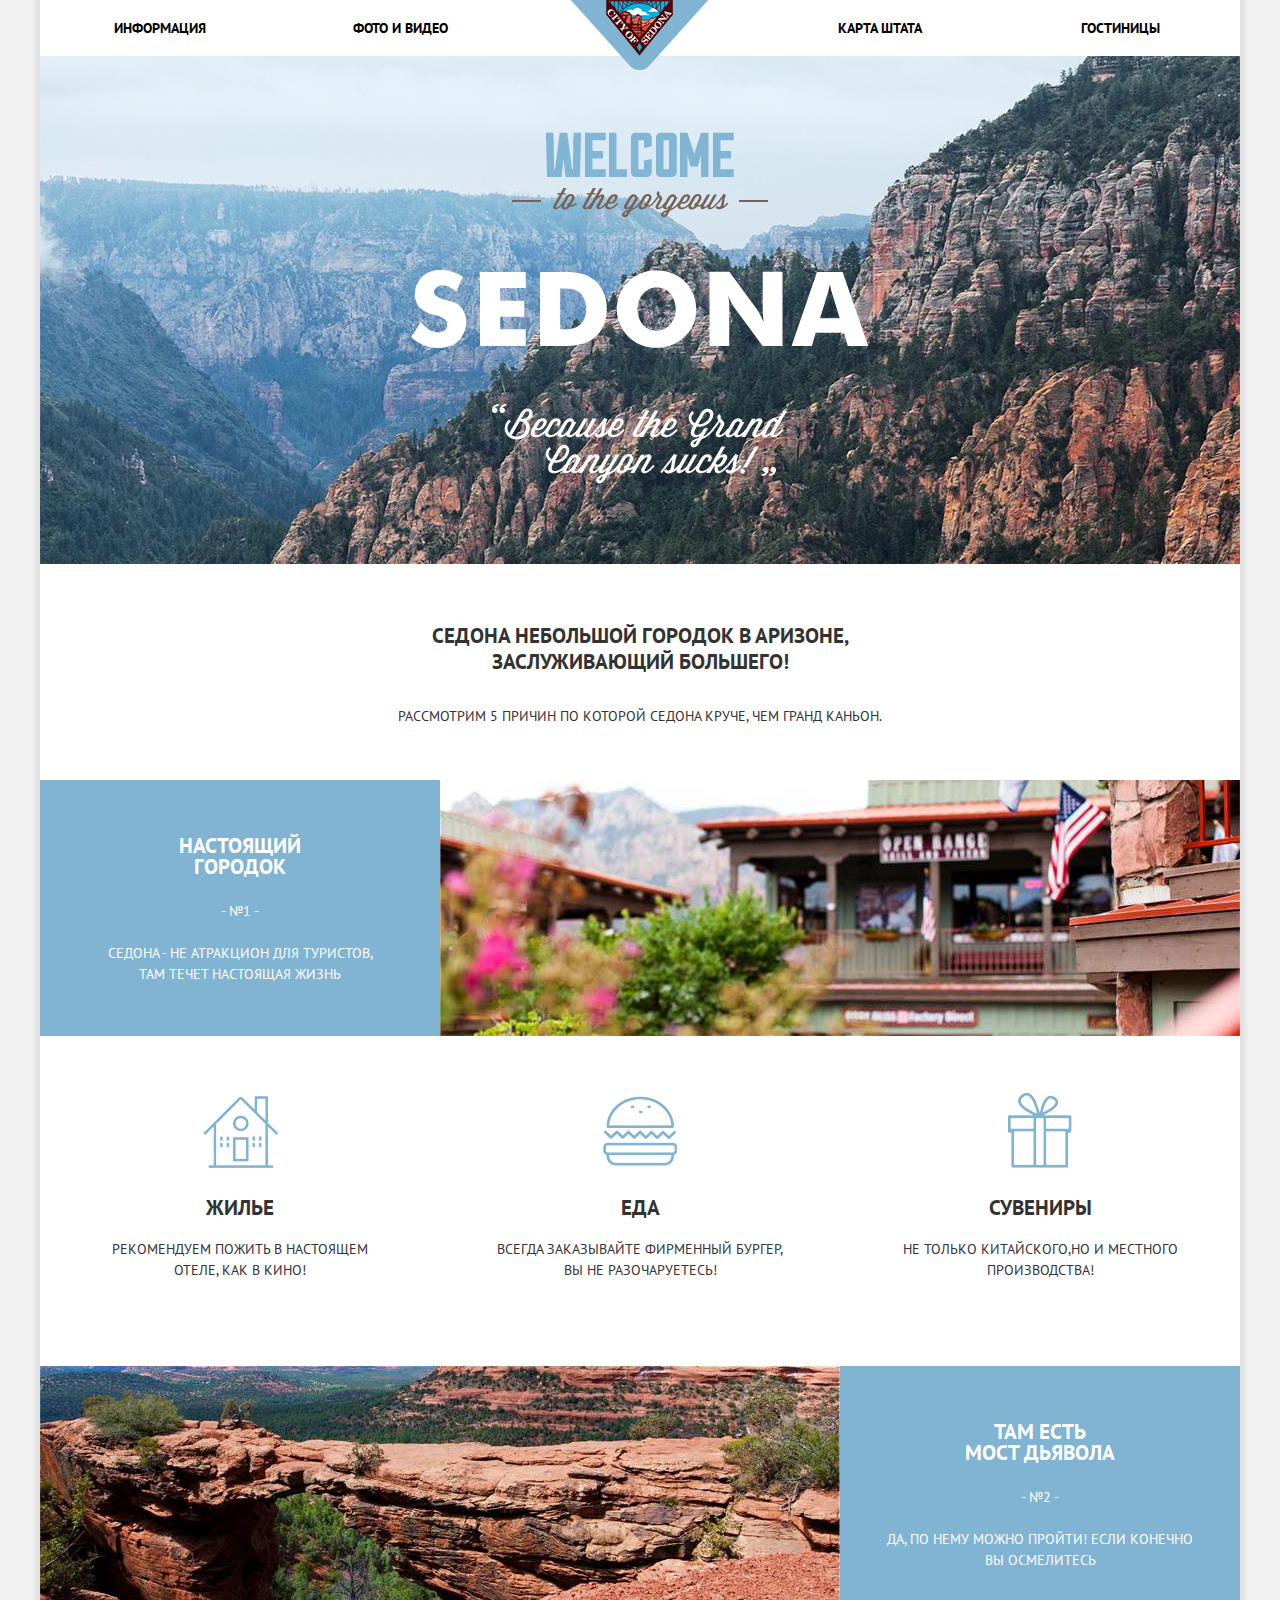
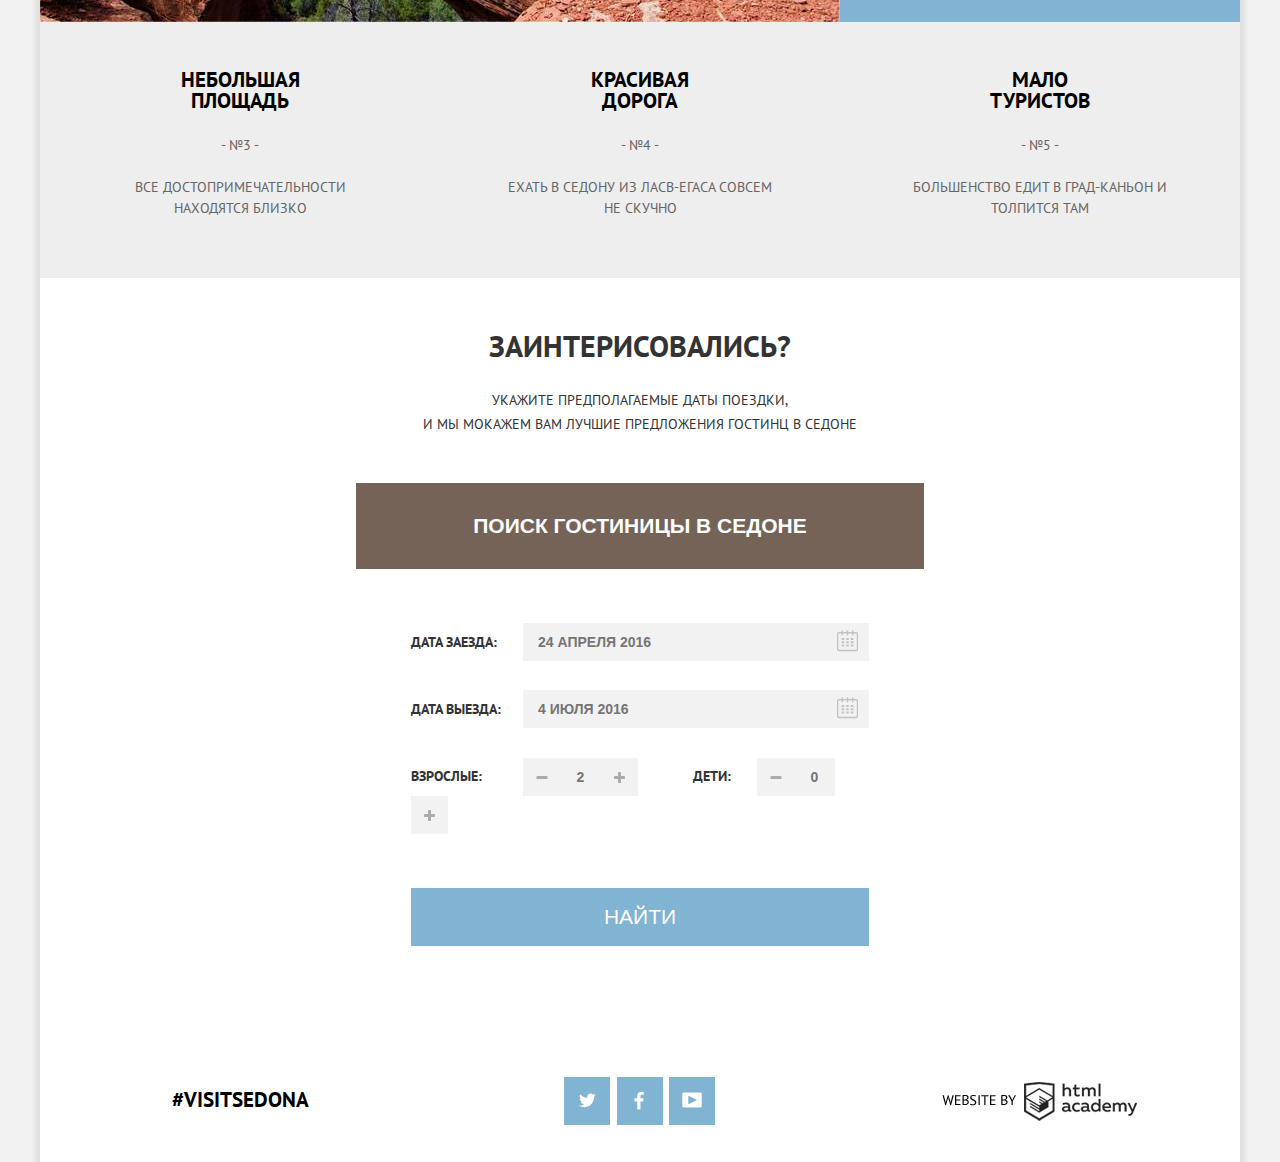
==== commit de3d450c: "Пред сдача" ====
--- a/index.html
+++ b/index.html
@@ -3,36 +3,36 @@
   <head>
     <meta charset="utf-8">
     <title>HTML Academy: Седона</title>
-   <link href="https://fonts.googleapis.com/css?family=PT+Sans+Narrow:400,700&amp;subset=cyrillic" rel="stylesheet">
+   <link href="https://fonts.googleapis.com/css?family=PT+Sans:400,700&amp;subset=cyrillic" rel="stylesheet">
    <link rel="stylesheet" type="text/css" href="css/normlize.css">
     <link rel="stylesheet" type="text/css" href="css/style.css">
   </head>
   	<body>
   		<div class="wraper">
   			<header class="header clearfix">
-
-		  			<nav class="navigation">
-		  				<div id="info-link">
-		  					<a id="current" href="#">информация</a>
-		  				</div>
-		  				<div id="photo-link">
-		  					<a href="#">фото и видео</a>
-		  				</div>
-		  				<div id="state-link">
-		  					<a href="#">карта штата</a>
-		  				</div>
-		  				<div id="hotel-link">
-		  					<a href="hotels.html">гостиницы</a>
-		  				</div>
-		  				<div class="support"></div>
-		  			</nav>
+  					<ul>
+					    <li>
+					      <a href="#">информация </a>
+					    </li>
+					    <li>
+					      <a href="#">фото и видео</a>
+					    </li>
+					    <li>
+					      <a href="#">карта штата</a>
+					    </li>
+					    <li>
+					      <a href="hotels.html">гостиницы</a>
+					    </li>
+					</ul>
+					<div class="support"></div>
 			</header>
 
 
 			<div class="slogan">
 				<div class="slogan-image">
-					<div class="welcome-back"></div>
+					<div class="welcome-back"><img src="img/background3.jpg" alt="SEDONA" width="1200" height="508"></div>
 					<div class="welcome1"></div>
+					<div class="white-shape"></div>
 				</div>
 				<div class="slogan-message">
 					<p class="slogan-p1">
@@ -50,7 +50,7 @@
 
 				<div class="reason1 block type1">
 					<h3>НАСТОЯЩИЙ<br>ГОРОДОК</h3>
-					<P>- №1 -</P>
+					<P class="n1index">- №1 -</P>
 					<p>
 					СЕДОНА - НЕ АТРАКЦИОН ДЛЯ ТУРИСТОВ,<BR>
 					ТАМ ТЕЧЕТ НАСТОЯЩАЯ ЖИЗНЬ
@@ -83,7 +83,7 @@
 
 				<div class="reason2 block type1">
 					<h3>ТАМ ЕСТЬ<br>МОСТ ДЬЯВОЛА</h3>
-					<P>- №2 -</P>
+					<P class="n1index">- №2 -</P>
 					<p>ДА, ПО НЕМУ МОЖНО ПРОЙТИ! ЕСЛИ КОНЕЧНО
 					<BR>ВЫ ОСМЕЛИТЕСЬ
 					</P>
@@ -93,15 +93,15 @@
 
 				<div class="reason3 block type2">
 					<h3>НЕБОЛЬШАЯ<BR>ПЛОЩАДЬ</h3>
-					<P>- № -3</P>
+					<p class="n2index">- №3 -</p>
 					<P>ВСЕ ДОСТОПРИМЕЧАТЕЛЬНОСТИ
 					<BR>НАХОДЯТСЯ БЛИЗКО
 					</P>
 				</div>
 
 				<div class="reason4 block type2">
-					<h3>ЕСТЬ<BR>ДОРОГА</h3>
-					<P>- №4 -</P>
+					<h3>красивая<BR>ДОРОГА</h3>
+					<p class="n2index">- №4 -</p>
 					<P>	ЕХАТЬ В СЕДОНУ ИЗ ЛАСВ-ЕГАСА СОВСЕМ
 					<BR>НЕ СКУЧНО
 					</P>
@@ -109,7 +109,7 @@
 
 				<div class="reason5 block type2">
 					<h3>МАЛО<BR>ТУРИСТОВ</h3>
-					<P>- №5 -</P>
+					<p class="n2index">- №5 -</p>
 					<P>БОЛЬШЕНСТВО ЕДИТ В ГРАД-КАНЬОН И
 					<BR>ТОЛПИТСЯ ТАМ
 					</P>
@@ -118,7 +118,7 @@
 			<div class="support"></div>	
 			</main>
 
-			<div class="logo"></div>
+			<div><a class="logo" href="index.html"></a></div>
 
 			<div class="info-section">
 
@@ -148,10 +148,10 @@
 							</label>
 
 							<div class="calendar">
-								<button class="cal-but">A</button>
-							</div>
-
-							<input id="indate"type="text" name="date" value="" placeholder="24 Апреля 2016">
+								<button type="button" class="cal-but">A</button>
+							</div>
+
+							<input id="indate" type="text" name="date" value="" placeholder="24 Апреля 2016">
 
 						</div>
 
@@ -164,7 +164,7 @@
 							</label>
 
 							<div class="calendar">
-								<button class="cal-but">A</button>
+								<button type="button" class="cal-but">A</button>
 							</div>
 
 							<input id="outdate" type="text" name="date" value="" placeholder="4 июля 2016">
@@ -179,13 +179,13 @@
 							</label>
 
 							<div class="minus-btn">
-								<button class="minus">M</button>
+								<button type="button" class="minus left-button">M</button>
 							</div>
 
 							<input id="adult-counter" type="text" name="number" value="" placeholder="2">
 
 							<div class="plus-btn">
-								<button class="plus">P</button>
+								<button type="button" class="plus">P</button>
 							</div>
 
 							<label for="kids">
@@ -193,24 +193,26 @@
 							</label>
 
 							<div class="minus-btn">
-								<button class="minus">M</button>
+								<button type="button" class="minus right-button">M</button>
 							</div>
 
 							<input type="text" name="number" value="" placeholder="0" id="kids">
 
 							<div class="plus-btn">
-								<button class="plus">P</button>
+								<button type="button" class="plus">P</button>
 							</div>
 
 						</div>
 
-						<div class="gol"></div>
+						<div class="golx"></div>
 						
 							<button class="find" id="find" href="#">НАЙТИ</button>
 						
 					</div>		
 				</form>
-				<div class="map"></div>
+				<div class="map">
+					<iframe src="https://www.google.com/maps/embed?pb=!1m18!1m12!1m3!1d863326.1862794404!2d-111.95469988548633!3d34.79680397270507!2m3!1f0!2f0!3f0!3m2!1i1024!2i768!4f13.1!3m3!1m2!1s0x872da132f942b00d%3A0x5548c523fa6c8efd!2z0KHQtdC00L7QvdCwLCDQkNGA0LjQt9C-0L3QsCA4NjMzNiwg0KHQqNCQ!5e0!3m2!1sru!2sby!4v1479125634399" width="1200" height="473" frameborder="0" style="border:0" allowfullscreen></iframe>
+				</div>
 			</div>
 
 			<footer class="main-footer">
@@ -229,11 +231,13 @@
 
 			        <div class="copyright"></div>
 
-
+			        <div class="last"></div>
 
 			    </div>
     		</footer>
 		
   		</div>
+
+  		<script src="js/script.js"></script>
   	</body>
 </html>--- a/css/style.css
+++ b/css/style.css
@@ -1,7 +1,7 @@
 
 						/* BODY */
 body {
-	font-family: PT Sans Narrow, Arial, sans-serif;
+	font-family: PT Sans, Arial, sans-serif;
 	font-size: 14px;
 	line-height: 21px;
 	text-transform: uppercase;
@@ -9,11 +9,11 @@
 	padding: 0;
 	margin: 0;
 	background: #f2f2f2;
-	
-}
+}
+
 .wraper {
 	width: 1200px;
-	margin: 0 40px;
+	margin: 0 auto;
 	position: relative;
 	box-shadow: 0 0 5px 5px #dfdfdf;
 	background: white;
@@ -27,48 +27,48 @@
 	padding-top: 15px;
 	padding-bottom: 15px;
 	width: auto;
-}
-
-
-.navigation {
+	box-sizing: border-box;
+}
+
+.header {
 	width: auto;
-	font-size: 14px;
-	line-height: 26px;
-	font-weight: bold;
-}
-
-.navigation a {
+	font-size: 0;
+}
+
+.header a {
 	color: black;
 	text-decoration: none;
-}
-
-.navigation a:hover {
+	text-transform: uppercase;
+	font-size: 14px;
+  	line-height: 26px;
+  	font-weight: bold;
+}
+
+.header a:hover {
 	color: #81b3d2;
 }
 
-.navigation a:active {
+.header a:active {
 	color: #766357;
 }
 
-
-#info-link {
-	margin-left: 72px;
-	margin-right: 147px;
-	float: left;
-}
-
-#photo-link {
-	float: left;
-	margin-right: 388px;
-}
-
-#state-link {
-	float: left;
-}
-
-#hotel-link {
-	float: right;
-	margin-right: 72px;
+.header ul {
+  list-style-type: none;
+  margin: 0;
+  padding: 0;
+  font-size: 0;
+  height: 26px;
+}
+
+.header li {
+  display: inline-block;
+  width: 20%;
+  text-align: center;
+  padding: 0;
+}
+
+.header li:nth-child(2) {
+  margin-right: 20%;
 }
 
 .support {
@@ -90,6 +90,7 @@
 .slogan {
 	width: 100%;
 }
+
 .slogan-image {
 	position: relative;
 }
@@ -97,7 +98,6 @@
 .welcome-back {
 	width: 1200px;
 	height: 508px;
-	background: url(../img/background2-2.jpg) no-repeat;
 }
 
 .welcome1 {
@@ -109,11 +109,20 @@
 	left: 30.9167%;
 }
 
+.white-shape {
+	position: absolute;
+	width: 100%;
+	height: 57px;
+	background: url(../img/shape1.png) no-repeat;
+	bottom: 0;
+	left: 0;
+}
+
 .slogan-message {
 	background: #ffffff;
 	width: 100%;
-	padding-top: 41px;
-	padding-bottom: 41px;
+	padding-top: 38px;
+	padding-bottom: 37px;
 }
 
 .slogan-p1 {
@@ -121,6 +130,7 @@
 	line-height: 26px;
 	font-weight: bold;
 	text-align: center;
+	margin-bottom: 28px;
 }
 
 .slogan-p2 {
@@ -178,10 +188,26 @@
 
 /* 1-st reason */
 
+.container .reason1,
+.container .reason2 {
+	padding-top: 34px;
+	padding-bottom: 41px;
+	box-sizing: border-box;
+	height: 256px;
+}
+
 .container .reason1 {
 	float: left;
-	padding-top: 40px;
-	padding-bottom: 41px;
+}
+
+.container .reason1 h3,
+.container .reason2 h3 {
+	margin-bottom: 24px;
+}
+
+.container .reason1 .n1index,
+.container .reason2 .n1index {
+	margin-bottom: 21px;
 }
 
 .reason1-img {
@@ -215,18 +241,24 @@
 	padding-top: 164px;
 	padding-bottom: 47px;
 	background: url(../img/present-icon.png) no-repeat;
-	background-position: 50% 60px;
-}
-
+	background-position: 50% 56px;
+}
+
+
+.container .spec1,
+.container .spec2 ,
+.container .spec3 {
+	box-sizing: border-box;
+	padding-top: 140px;
+	padding-bottom: 71px;
+}
 
 /* 2-nd reason */
 
 .container .reason2 {
 	float: right;
-	padding-top: 40px;
-	padding-bottom: 41px;
-
-}
+}
+
 
 .reason2-img {
 	float: left;
@@ -237,37 +269,56 @@
 
 /* 3-rd to 5-th reasons */
 
-.container .reason3 {
-	float: left;
-	padding-top: 40px;
+.container .reason3,
+.container .reason4,
+.container .reason5 {
+	padding-top: 26px;
 	padding-bottom: 41px;
-}
-
+	box-sizing: border-box;
+	padding-bottom: 45px;
+}
+
+
+.container .reason3,
 .container .reason4 {
 	float: left;
-	padding-top: 40px;
-	padding-bottom: 41px;
 }
 
 .container .reason5 {
 	float: right;
-	padding-top: 40px;
-	padding-bottom: 41px;
-}
+}
+
+.container .reason1 h3,
+.container .reason3 h3,
+.container .reason4 h3,
+.container .reason5 h3 {
+	margin-bottom: 24px;
+}
+
+.container .reason3 .n2index,
+.container .reason4 .n2index,
+.container .reason5 .n2index {
+	margin-bottom: 21px;
+} 
+
 
 
 						/*   INFO SECTION   */
 
 .info-section {
 	position: relative;
+	box-sizing: border-box;
+	height: 764px;
+	background: #fff;
 }
 
 .interested {
-	padding-bottom: 105px;
-	padding-top: 50px;
+	box-sizing: border-box;
+	padding-top: 31px;
+	padding-bottom: 47px;
 	background: #ffffff;
-	
-}
+}
+
 .interested h2 {
 	font-size: 30px;
 	line-height: 24px;
@@ -279,13 +330,14 @@
 	line-height: 24px;
 	color: #333333;
 	text-align: center;
+	margin-top: 30px;
+	margin-bottom: 0;
 }
 
 
 .map {
 	width: 100%;
 	height: 473px;
-	background: url(../img/map.jpg) no-repeat;
 }
 
 						/*   FORM   */
@@ -299,15 +351,17 @@
 
 .form {
 	position: absolute;
-	top: 278px;
+	top: 291px;
 	left: 316px;
 	background-color: white;
-	width: 570px;
-	margin: 100px auto 0 auto;
-	padding-bottom: 55px;
-}
-
-
+	width: 568px;
+	padding-bottom: 53px;
+	padding-top: 55px;
+}
+
+.form-hide {
+	display: none;
+}
 
 
 .choose-hotel-title {
@@ -321,8 +375,10 @@
 	border: none;
 	padding-top: 30px;
 	padding-bottom: 30px;
-	width: 570px;
+	width: 568px;
 	margin-left: 316px;
+	cursor: pointer;
+	height: 86px;
 }
 
 .form-section {
@@ -341,8 +397,6 @@
 	font-weight: bold;
 	text-transform: uppercase;
 	float: left;
-	
-	
 }
 
 
@@ -357,14 +411,17 @@
 	text-transform: uppercase;
 	font-weight: bold;
 	float: right;
-	width: 302px;
+	width: 291px;
 	border: none;
-	
+	margin-left: 12px;
+	margin-top: -1px;
+	padding-right: 0;
 }
 
 .indate input:hover {
 	background: #ebebeb;
 }
+
 .indate input:active {
 	background: #ffffff;
 }
@@ -380,20 +437,19 @@
 	background-position: 3px 2px;
 	width: 40px;
 	height: 38px;
-	text-indent: -1000px;
+	text-indent: -100000px;
 	border: none;
-	
+	cursor: pointer;
+	margin-top: -1px;
 }
 
 .calendar .cal-but:hover {
-	
 	background: #f2f2f2 url(../img/calendarsprite.png) no-repeat;
 	background-position: 3px -30px;
 	display: inline-block;
 	width: 40px;
 	height: 38px;
-	text-indent: -1000px;
-	
+	text-indent: -100000px;
 }
 
 .indate {
@@ -401,9 +457,6 @@
 	float: left;
 }
 
-
-
-
 .outdate span {
 	display: inline-block;
 	padding-top: 5px;
@@ -413,30 +466,30 @@
 	font-weight: bold;
 	text-transform: uppercase;
 	float: left;
-	
-	
-}
-
+}
 
 .outdate input {
 	display: inline-block;
 	padding-top: 6px;
 	padding-bottom: 6px;
 	padding-left: 15px;
+	padding-right: 0;
+	margin-left: 10px;
+	margin-top: -1px;
 	background: #f2f2f2;
 	font-size: 14px;
 	line-height: 26px;
 	text-transform: uppercase;
 	font-weight: bold;
 	float: right;
-	width: 300px;
+	width: 291px;
 	border: none;
-	
 }
 
 .outdate input:hover {
 	background: #ebebeb;
 }
+
 .outdate input:active {
 	background: #ffffff;
 }
@@ -449,7 +502,6 @@
 .outdate {
 	margin-bottom: 30px;
 	float: left;
-
 }
 
 
@@ -468,7 +520,6 @@
 	font-weight: bold;
 	text-transform: uppercase;
 	float: left;
-	
 }
 
 .minus-btn {
@@ -482,8 +533,17 @@
 	background-position: 13px 18px;
 	width: 37px;
 	height: 38px;
-	text-indent: -1000px;
+	text-indent: -100000px;
 	border: none;
+	cursor: pointer;
+}
+
+.minus-btn .left-button{
+	margin-left: 12px;
+}
+
+.minus-btn .right-button{
+	margin-left: 0;
 }
 
 .minus-btn .minus:hover {
@@ -492,7 +552,7 @@
 	background-position: 13px 18px;
 	width: 37px;
 	height: 38px;
-	text-indent: -1000px;
+	text-indent: -100000px;
 }
 
 
@@ -518,7 +578,6 @@
 .counter input:active {
 	background: #ffffff;
 }
-
 
 .plus-btn {
 	display: inline-block;
@@ -531,8 +590,9 @@
 	background-position: 13px 14px;
 	width: 37px;
 	height: 38px;
-	text-indent: -1000px;
+	text-indent: -100000px;
 	border: none;
+	cursor: pointer;
 }
 
 .plus-btn .plus:hover {
@@ -541,23 +601,19 @@
 	background-position: 13px 14px;
 	width: 37px;
 	height: 38px;
-	text-indent: -1000px;
-}
-
-
+	text-indent: -100000px;
+}
 
 #children {
 	margin-left: 55px;
-	margin-right: -23px;
-}
-
-
-.gol {
+	margin-right: -36px;
+}
+
+
+.golx {
 	clear: both;
 	margin-bottom: 50px;
 }
-
-
 
 .find {
 	display: inline-block;
@@ -570,6 +626,8 @@
 	background: #81b3d2;
 	color: white;
 	border: none;
+	cursor: pointer;
+	margin-top: 4px;
 }
 
 .find:hover {
@@ -590,13 +648,13 @@
 
 .main-footer {
 	width: 100%;
-	padding-bottom: 36px;
-	padding-top: 36px;
-
+	padding-bottom: 35px;
+	padding-top: 35px;
 }
 
 .container {
-	min-height: 48px;
+	min-height: 50px;
+	border: none;
 }
 
 .social-btn:hover {
@@ -613,10 +671,8 @@
 	line-height: 26px;
 	font-size: 21px;
 	font-weight: bold;
-	margin-top: 11px;
+	margin-top: 10px;
 	margin-left: 132px;
-
-	
 }
 
 .visit-link a {
@@ -625,11 +681,10 @@
 	color: black;
 }
 
-
 .social {
 	display: inline-block;
 	float: left;
-	margin-left: 279px;
+	margin-left: 255px;
 }
 
 .social-btn {
@@ -637,15 +692,15 @@
 	width: 46px;
 	height: 48px;
 	background: #81b3d2;
-	text-indent: -1000px;
+	text-indent: -100000px;
 }
 
 .social a:nth-child(1) {
-	margin-right: 6px;
+	margin-right: 3px;
 }
 
 .social a:nth-child(2) {
-	margin-right: 6px;
+	margin-right: 2px;
 }
 
 .copyright {
@@ -653,8 +708,9 @@
 	height: 39px;
 	float: right;
 	margin-right: 103px;
+	padding-bottom: 10px;
 	background: url(../img/copyrightsprite.png) no-repeat;
-	background-position: 0px -10px;
+	background-position: -10px -5px;
 }
 
 .copyright:hover {
@@ -663,7 +719,7 @@
 	float: right;
 	margin-right: 103px;
 	background: url(../img/copyrightsprite.png) no-repeat;
-	background-position: 0px -69px;
+	background-position: -10px -64px;
 }
 
 .social .social-btn-vk {
@@ -683,4 +739,553 @@
 
 .visual:hover {
 	background: white;
+}
+
+.last {
+	clear: both;
+}
+
+
+
+					/*   ***HOTELS***   */
+
+/* CONTENT */
+
+/* top-menu*/
+
+.top-menu {
+	width: 100%;
+
+	background: url(../img/filterbackground.jpg) no-repeat;
+	color: white;
+	box-sizing: border-box;
+	padding-top: 10px;
+	padding-bottom: 9px;
+}
+
+#checkbox-name {
+	margin-left: 13px;
+}
+
+.column1 {
+	height: 100%;
+	width: 145px;
+	float: left;
+	margin-left: 72px;
+}
+
+.relli.pool,
+.relli.parking {
+	margin-bottom: 25px;
+}
+
+.column1 p,
+.column2 p {
+	font-size: 16px;
+	line-height: 21px;
+	font-weight: bold;
+	letter-spacing: 0.5;
+}
+
+.leftcolumn,
+.rightcolumn {
+	margin-top: 25px;
+}
+
+.column2 {
+	height: 100%;
+	width: 170px;
+	float: left;
+	margin-left: 109px;
+}
+
+#checkbox-name2 {
+	margin-left: 16px;
+}
+
+.relli.hotel,
+.relli.motel {
+	margin-bottom: 25px;
+}
+
+.column3 {
+	height: 100%;
+	width: 330px;
+	float: left;
+	margin-left: 304px;
+}
+
+.gol {
+	clear: both;
+}
+
+.column1 li,
+.column2 li,
+.column3 li {
+	list-style-type: none;
+}
+
+.column1 ul,
+.column2 ul,
+.column3 ul {
+	padding: 0;
+}
+
+.checkbox {
+	position: relative;
+	padding-left: 26px;
+	cursor: pointer;
+}
+
+.checkbox:hover {
+	color: inherit;
+}
+
+.checkbox input[type="checkbox"] {
+	display: none;
+}
+
+.relli {
+	position: relative;
+}
+
+.checkbox input[type="checkbox"] + .checkbox-indicator {
+	position: absolute;
+	width: 26px;
+	height: 22px;
+	top: -3px;
+  	left: 0;
+  	border: transparent;
+  	background: url(../img/untig.png) no-repeat;
+}
+
+
+.checkbox input[type="checkbox"]:checked +.checkbox-indicator::before {
+	content: "";
+	position: absolute;
+	width: 26px;
+	height: 32px;
+	top: 0;
+	left: 0;
+	border: transparent;
+  	background: url(../img/tig.png) no-repeat;
+}
+
+.checkbox input[type="checkbox"]:disabled +.checkbox-indicator::before {
+	content: "";
+	position: absolute;
+	width: 26px;
+	height: 32px;
+	top: 0;
+	left: 0;
+	border: transparent;
+  	background: url(../img/test1.png) no-repeat;
+}
+
+.checkbox input[type="checkbox"]:checked:disabled +.checkbox-indicator::before {
+	content: "";
+	position: absolute;
+	width: 26px;
+	height: 32px;
+	top: 0;
+	left: 0;
+	border: transparent;
+  	background: url(../img/test2.png) no-repeat;
+}
+
+.relli {
+	margin-bottom: 23px;
+}
+
+
+/*   column3(range control)   */
+
+.column3 {
+	padding-top: 2px;
+}
+
+.filter-range {
+	width: 330px;
+	text-transform: uppercase;
+	color: #ffffff;
+}
+
+.range-title {
+	font-size: 16px;
+	line-height: 21px;
+	font-weight: bold;
+	margin-top: 14px;
+	margin-bottom: 14px;
+}
+
+.price-controls {
+	border: 2px solid #fff;
+	border-radius: 2px;
+	margin-bottom: 20px;
+	height: 36px;
+	box-sizing: border-box;
+	font-size: 0;
+	position: relative;
+	margin-top: -3px;
+	margin-left: 10px;
+	width: 318px;
+	box-sizing: border-box;
+}
+
+.price-controls::after {
+	content: "";
+	position: absolute;
+	width: 2px;
+	height: 22px;
+	background: #ffffff;
+	top: 50%;
+	left: 50%;
+	margin-left: -1px;
+	margin-top: -11px;
+}
+
+.price-controls label {
+	display: inline-block;
+	font-size: 14px;
+	line-height: 31px;
+	vertical-align: top;
+	cursor: pointer;
+}
+
+.price-controls .min-price {
+	width: 90px;
+	padding-left: 65px; 
+}
+
+.price-controls .max-price {
+	width: 90px;
+	padding-left: 56px;
+}
+
+.price-controls input {
+	width: 50px;
+	margin: 0;
+	color: inherit;
+	font: inherit;
+	background: none;
+	border: none;
+	outline: none;
+}
+
+.range-controls {
+	position: relative;
+	margin-bottom: 32px;
+}
+
+.range-controls .scale {
+  height: 2px;
+  background: rgba(255, 255, 255, 0.3);
+  margin-left: 10px;
+  width: 318px;
+}
+
+.range-controls .bar {
+	height: 2px;
+	width: 80%;
+	background: #ffffff;
+}
+
+.range-toggle {
+	width: 4px;
+	height: 4px;
+	background: #ababab;
+	border: 8px solid #ffffff;
+	border-radius: 50%;
+	box-shadow: 0 2px 1px 0 rgba(0, 1, 1, 0.2);
+	cursor: pointer;
+	position: absolute;
+	top: -9px;
+}
+
+.range-toggle-min {
+	left: 0;
+	left: 10px;
+}
+
+.range-toggle-max {
+	left: 80%;
+}
+
+.range-toggle:hover{
+	background: #1c4f80;
+}
+
+.btn-transparent {
+	display: block;
+	padding: 4px 30px 6px 30px;
+	border: 2px solid #ffffff;
+	background: transparent;
+	margin: 0 auto;
+	font: inherit;
+	color: inherit;
+	cursor: pointer;
+	border-radius: 2px;
+}
+
+.btn-transparent:hover {
+	background: #ffffff;
+	color: #000000;
+	border-radius: 2px;
+}
+
+
+/*   find block   */
+
+.sort-menu {
+	font-size: 0;
+	padding-top: 31px;
+	padding-bottom: 31px;
+	border-bottom: 1px solid #e5e5e5; 
+}
+
+.sort-menu-item {
+	display: inline-block;
+	vertical-align: middle;
+	font-size: 12px;
+	line-height: 18px;
+	color: black;
+}
+
+.sort-menu .title {
+	font-size: 21px;
+	line-height: 26px;
+	font-weight: bold;
+	margin-left: 72px;
+	margin-right: 50px;
+	margin-top: -2px;
+	display: inline-block;
+	vertical-align: middle;
+}
+
+.sort-menu-item.number1,
+.sort-menu-item.number2,
+.sort-menu-item.number3,
+.sort-menu-item.number4 {
+	margin-top: 2px;
+}
+
+.sort-menu .number2 a {
+	color: #81b3d2;
+	text-decoration: none;
+}
+
+.sort-menu .number2 {
+	margin-left: 40px;
+	margin-right: 33px;
+}
+
+.sort-menu .number3 a:hover,
+.sort-menu .number4 a:hover {
+	color: #81b3d2;
+}
+
+.sort-menu .number3 {
+	margin-right: 33px;
+}
+
+.sort-menu .number4 {
+	margin-right: 505px;
+}
+
+.sort-menu .number3 a, 
+.sort-menu .number4 a {
+	color: #cacaca;
+	border-bottom: 1px dotted #81b3d2;
+	text-decoration: none;
+}
+
+.sort-menu .number5 {
+	margin-right: 12px;
+}
+.sort-menu .number5 a {
+	display: inline-block;
+	vertical-align: middle;
+	width: 11px;
+	height: 10px;
+	border: none;
+	background: transparent url(../img/up.png) no-repeat;
+	font-size: 0;
+}
+
+.sort-menu .number5 a:hover {
+	background: transparent url(../img/uphvr.png) no-repeat;
+}
+
+.sort-menu .number6 a {
+	display: inline-block;
+	vertical-align: middle;
+	width: 11px;
+	height: 10px;
+	border: none;
+	background: transparent url(../img/down.png) no-repeat;
+	font-size: 0;
+}
+
+.sort-menu .number6 a:hover {
+	background: transparent url(../img/downhvr.png) no-repeat;
+}
+
+.sort-menu.number5,
+.sort-menu .number6 {
+	margin-top: -2px;
+}
+
+/*   result-menu   */
+
+
+.result-menu {
+	width: 100%;
+}
+
+
+/*   result-1 */
+
+.result {
+	width: 100%;
+	height: 90px;
+	border-bottom: 1px solid #e5e5e5; 
+	padding-top: 30px;
+	padding-bottom: 30px;
+	box-sizing: border-box;
+	height: 151px;
+}
+
+.picture1,
+.picture2,
+.picture3 {
+	float: left;
+	width: 135px;
+	height: 90px;
+	margin-left: 72px;
+}
+
+.about-hotel {
+	float: left;
+	width: 400px;
+	margin-left: 30px;
+	box-sizing: border-box;
+	margin-top: -6px;
+}
+
+.about-hotel .result-title {
+	display: block;
+	font-size: 21px;
+	line-height: 26px;
+	font-weight: bold;
+	text-decoration: none;
+	color: black;
+	width: 100%;
+	margin-bottom: 7px;
+}
+
+.about-hotel .result-title:hover {
+	color: #669ec0; 
+}
+
+.result-description {
+	margin-bottom: -6px;
+}
+
+.description1 {
+	display: block;
+	float: left;
+	width: 100px;
+	color: #7d7d7d;
+	font-size: 14px;
+	line-height: 21px;
+	margin-right: 15px;
+}
+
+.description2 {
+	display: inline-block;
+	color: #7d7d7d;
+	font-size: 14px;
+	line-height: 21px;
+}
+
+.more {
+	display: inline-block;
+	text-transform: uppercase;
+	text-decoration: none;
+	color: white;
+	font-size: 14px;
+	line-height: 21px;
+	font-weight: bold;
+	background: #81b3d2;
+	margin-right: 2px;
+	padding: 3px 17px;
+	width: 76px;
+}
+
+.more:hover {
+	background: #669ec0;
+}
+
+.book {
+	display: inline-block;
+	text-transform: uppercase;
+	text-decoration: none;
+	color: white;
+	font-size: 14px;
+	line-height: 21px;
+	font-weight: bold;
+	background: #766357;
+	padding: 3px 18px;
+}
+
+.book:hover {
+	background: #604e43;
+}
+
+.rating {
+	width: 110px;
+	margin-right: 72px;
+	margin-top: -1px;
+	float: right;
+}
+
+.star-rating1 {
+	width: 89px;
+	height: 17px;
+	background: url(../img/4star.png) no-repeat;
+	margin-bottom: 50px;
+	float: right;
+}
+
+.star-rating2 {
+	float: right;
+	width: 42px;
+	height: 17px;
+	background: url(../img/2star.png) no-repeat;
+	margin-bottom: 50px;
+}
+
+.star-rating3 {
+	float: right;
+	width: 65px;
+	height: 17px;
+	background: url(../img/3star.png) no-repeat;
+	margin-bottom: 50px;
+}
+
+.point-rating a {
+	font-size: 14px;
+	line-height: 21px;
+	color: #666666;
+	background: #f2f2f2;
+	padding: 3px 14px;
+	text-transform: uppercase;
+	text-decoration: none;
+}
+
+.gol {
+	clear: both;
+}
+.support {
+	clear: both;
 }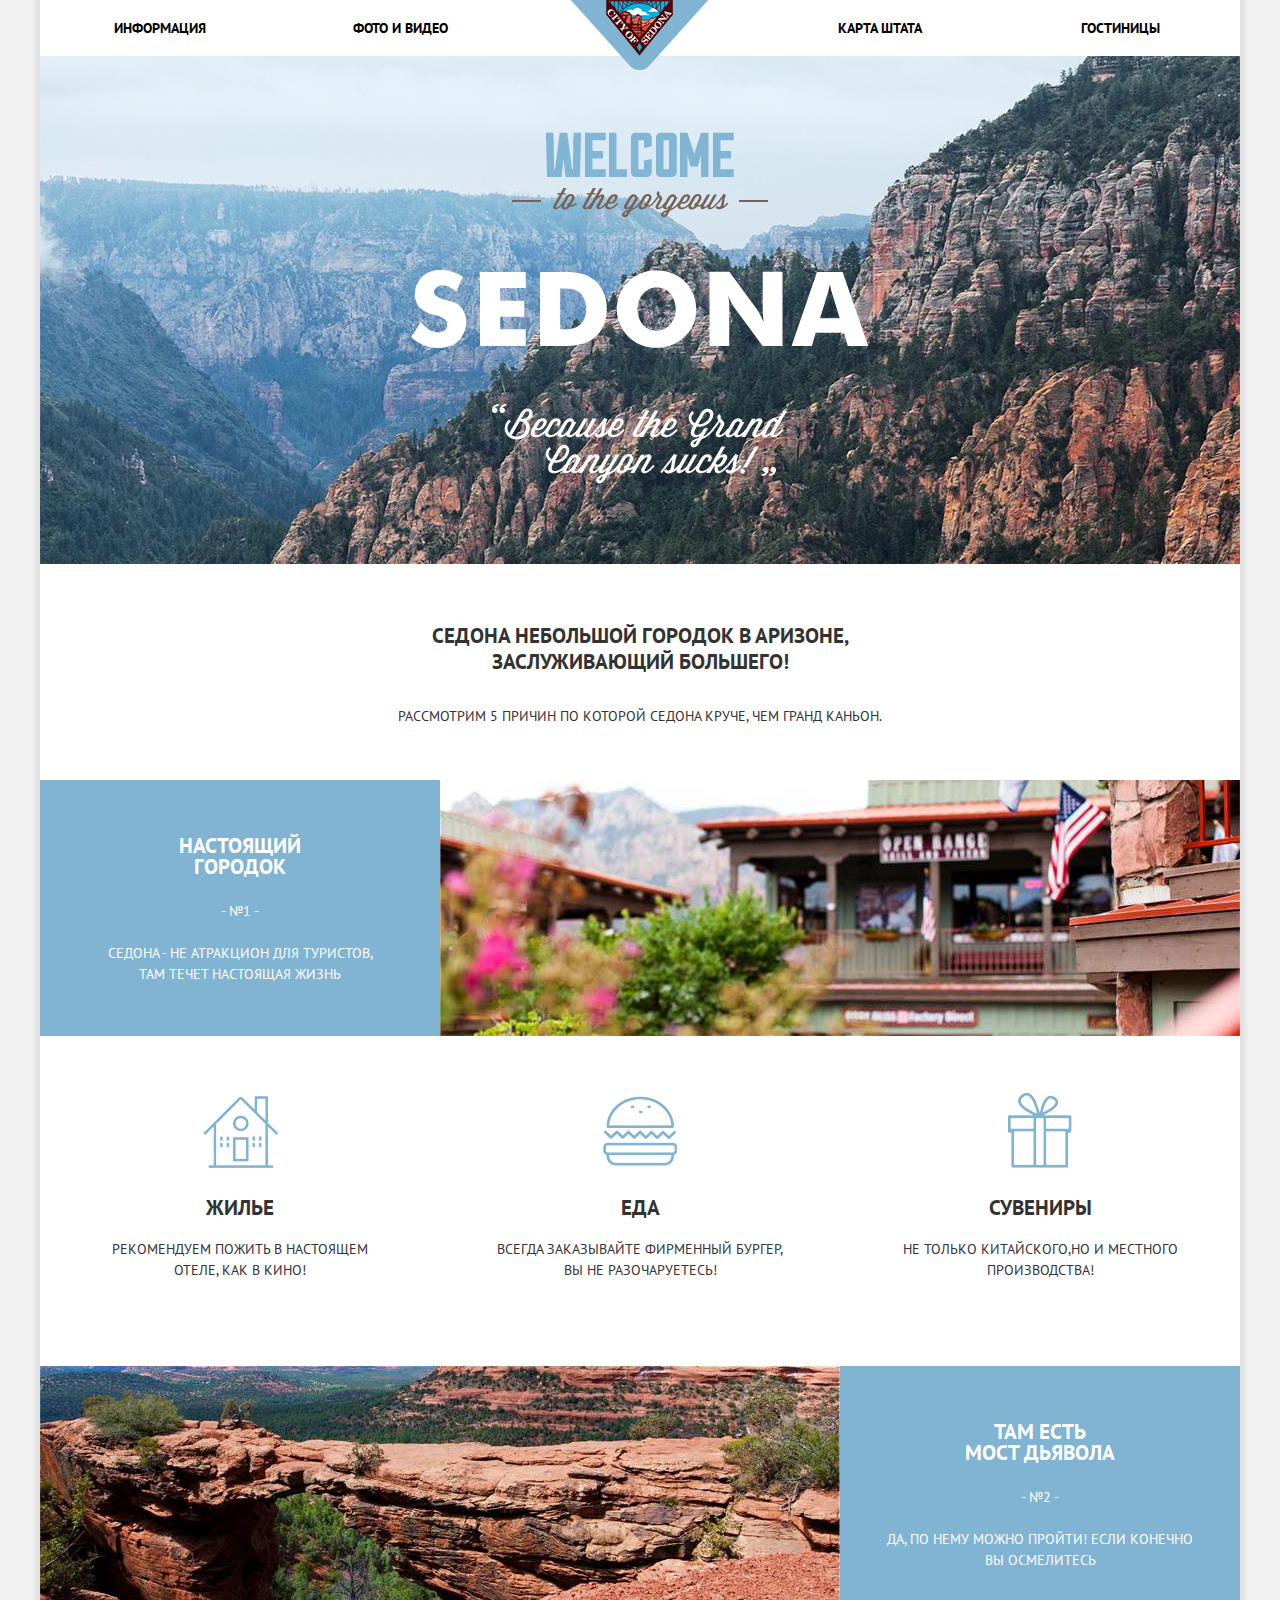
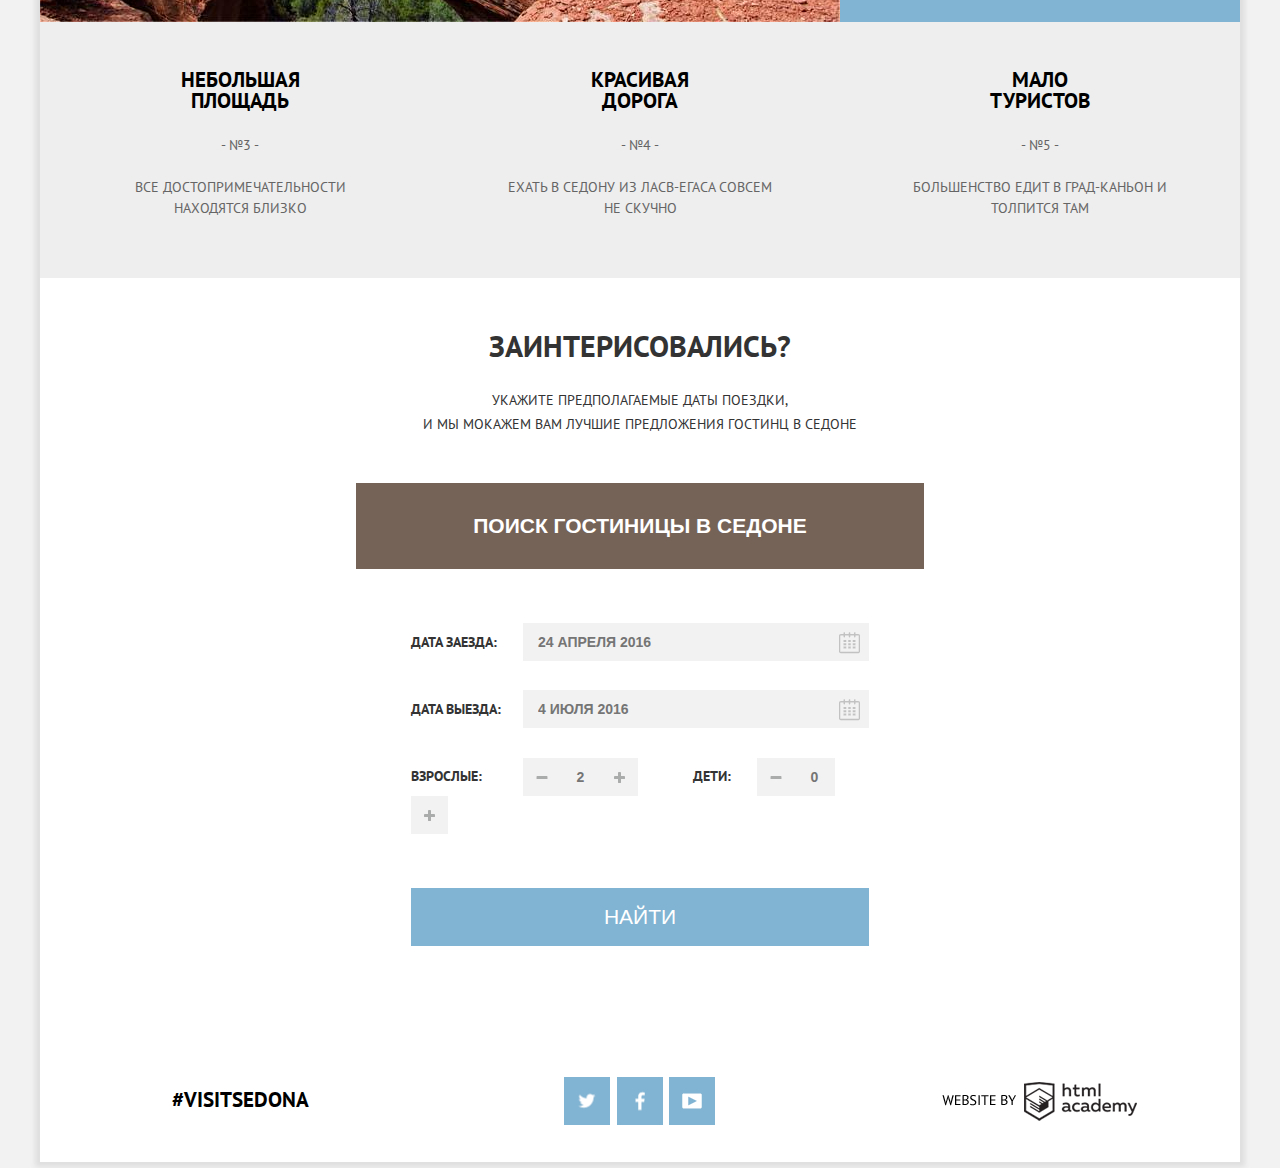
==== commit ff13bdfd: "Последние изминения" ====
--- a/index.html
+++ b/index.html
@@ -144,7 +144,7 @@
 
 						<div class="indate">
 							<label for="indate">
-								<span>дата заезда:<span>
+								<span>дата заезда:</span>
 							</label>
 
 							<div class="calendar">
@@ -160,7 +160,7 @@
 						<div class="outdate">
 
 							<label for="outdate">
-							<span>дата выезда:<span>
+							<span>дата выезда:</span>
 							</label>
 
 							<div class="calendar">
@@ -206,12 +206,12 @@
 
 						<div class="golx"></div>
 						
-							<button class="find" id="find" href="#">НАЙТИ</button>
+							<button class="find" id="find">НАЙТИ</button>
 						
 					</div>		
 				</form>
 				<div class="map">
-					<iframe src="https://www.google.com/maps/embed?pb=!1m18!1m12!1m3!1d863326.1862794404!2d-111.95469988548633!3d34.79680397270507!2m3!1f0!2f0!3f0!3m2!1i1024!2i768!4f13.1!3m3!1m2!1s0x872da132f942b00d%3A0x5548c523fa6c8efd!2z0KHQtdC00L7QvdCwLCDQkNGA0LjQt9C-0L3QsCA4NjMzNiwg0KHQqNCQ!5e0!3m2!1sru!2sby!4v1479125634399" width="1200" height="473" frameborder="0" style="border:0" allowfullscreen></iframe>
+					<iframe src="https://www.google.com/maps/embed?pb=!1m18!1m12!1m3!1d863326.1862794404!2d-111.95469988548633!3d34.79680397270507!2m3!1f0!2f0!3f0!3m2!1i1024!2i768!4f13.1!3m3!1m2!1s0x872da132f942b00d%3A0x5548c523fa6c8efd!2z0KHQtdC00L7QvdCwLCDQkNGA0LjQt9C-0L3QsCA4NjMzNiwg0KHQqNCQ!5e0!3m2!1sru!2sby!4v1479125634399" width="1200" height="593" frameborder="0" style="border:0" allowfullscreen></iframe>
 				</div>
 			</div>
 
@@ -224,9 +224,9 @@
 			        </div>
 
 			        <div class="social">
-			        	<a class="social-btn social-btn-vk" href="#">ВК</a>
-				          <a class="social-btn social-btn-fb" href="#">ФБ</a>
-				          <a class="social-btn social-btn-inst" href="#">Инс</a>
+			        	<a class="social-btn1" href="#">TW</a>
+				          <a class="social-btn2" href="#">ФБ</a>
+				          <a class="social-btn3" href="#">ТЮБ</a>
 			        </div>
 
 			        <div class="copyright"></div>
--- a/css/style.css
+++ b/css/style.css
@@ -1,3 +1,5 @@
+				/*   ***INDEX.HTML***   */
+						
 
 						/* BODY */
 body {
@@ -49,7 +51,7 @@
 }
 
 .header a:active {
-	color: #766357;
+	color: #cacaca;
 }
 
 .header ul {
@@ -337,7 +339,8 @@
 
 .map {
 	width: 100%;
-	height: 473px;
+	height: 593px;
+	width: 1200px;
 }
 
 						/*   FORM   */
@@ -424,6 +427,9 @@
 
 .indate input:active {
 	background: #ffffff;
+	border: 2px solid #e5e5e5;
+	width: 289px;
+	padding: 4px 0 4px 13px;
 }
 
 .calendar {
@@ -434,7 +440,7 @@
 .calendar .cal-but {
 	display: inline-block;
 	background: #f2f2f2 url(../img/calendarsprite.png) no-repeat;
-	background-position: 3px 2px;
+	background-position: 0 -1px;
 	width: 40px;
 	height: 38px;
 	text-indent: -100000px;
@@ -445,11 +451,23 @@
 
 .calendar .cal-but:hover {
 	background: #f2f2f2 url(../img/calendarsprite.png) no-repeat;
-	background-position: 3px -30px;
+	background-position: 0px -43px;
 	display: inline-block;
 	width: 40px;
 	height: 38px;
 	text-indent: -100000px;
+}
+
+.calendar .cal-but:active {
+	display: inline-block;
+	background: #f2f2f2 url(../img/calendarsprite.png) no-repeat;
+	background-position: 0 -85px;
+	width: 40px;
+	height: 38px;
+	text-indent: -100000px;
+	border: none;
+	cursor: pointer;
+	margin-top: -1px;
 }
 
 .indate {
@@ -492,7 +510,11 @@
 
 .outdate input:active {
 	background: #ffffff;
-}
+	border: 2px solid #e5e5e5;
+	width: 289px;
+	padding: 4px 0 4px 13px;
+}
+
 
 .calendar {
 	display: inline-block;
@@ -555,6 +577,15 @@
 	text-indent: -100000px;
 }
 
+.minus-btn .minus:active {
+	display: inline-block;
+	background: #f2f2f2 url(../img/minusdwn.png) no-repeat;
+	background-position: 13px 18px;
+	width: 37px;
+	height: 38px;
+	text-indent: -100000px;
+}
+
 
 
 .counter input {
@@ -575,8 +606,12 @@
 .counter input:hover {
 	background: #ebebeb;
 }
+
 .counter input:active {
 	background: #ffffff;
+	border: 2px solid #e5e5e5;
+	padding: 4px 0 4px 0;
+	width: 35px;
 }
 
 .plus-btn {
@@ -598,6 +633,14 @@
 .plus-btn .plus:hover {
 	display: inline-block;
 	background: #f2f2f2 url(../img/plushvr.png) no-repeat;
+	background-position: 13px 14px;
+	width: 37px;
+	height: 38px;
+	text-indent: -100000px;
+}
+.plus-btn .plus:active {
+	display: inline-block;
+	background: #f2f2f2 url(../img/plusdwn.png) no-repeat;
 	background-position: 13px 14px;
 	width: 37px;
 	height: 38px;
@@ -636,7 +679,7 @@
 
 .find:active {
 	background: #5496bd;
-	color: #94b9d2;
+	color: rgba(148, 185, 210, 0.3);
 }
 
 
@@ -650,6 +693,9 @@
 	width: 100%;
 	padding-bottom: 35px;
 	padding-top: 35px;
+	position: relative;
+	z-index: 3;
+	background: rgba(255, 255, 255, 0.9);
 }
 
 .container {
@@ -657,13 +703,7 @@
 	border: none;
 }
 
-.social-btn:hover {
-	background: #669ec0 ;
-}
-
-.social-btn:active {
-	background: #5496bd;
-}
+
 
 .visit-link {
 	float: left;
@@ -687,13 +727,71 @@
 	margin-left: 255px;
 }
 
-.social-btn {
+.social-btn1,
+.social-btn2,
+.social-btn3 {
 	display: inline-block;
 	width: 46px;
 	height: 48px;
 	background: #81b3d2;
+	color: #81b3d2;
+	position: relative;
 	text-indent: -100000px;
 }
+
+.social a:hover {
+	background: #669ec0;
+	color: #669ec0;
+}
+
+.social a:active {
+	background: #5496bd;
+}
+
+
+.social-btn1:after {
+  content: '';
+  position: absolute;
+  top: 50%;
+  left: 50%;
+  z-index: 4;
+  transform: translateX(-50%) translateY(-50%);
+  background: url(../img/tw.png) no-repeat;
+ 
+  width: 17px;
+  height: 15px;
+}
+
+.social-btn2:after {
+  content: '';
+  position: absolute;
+  top: 50%;
+  left: 50%;
+  z-index: 4;
+  transform: translateX(-50%) translateY(-50%);
+  background: url(../img/fb.png) no-repeat;
+  width: 10px;
+  height: 19px;
+}
+
+.social-btn3:after {
+  content: '';
+  position: absolute;
+  top: 50%;
+  left: 50%;
+  z-index: 4;
+  transform: translateX(-50%) translateY(-50%);
+  background: url(../img/tube.png) no-repeat;
+  width: 20px;
+  height: 16px;
+}
+
+.social-btn3:active:after,
+.social-btn2:active:after,
+.social-btn1:active:after {
+  opacity: 0.3;
+}
+
 
 .social a:nth-child(1) {
 	margin-right: 3px;
@@ -719,13 +817,24 @@
 	float: right;
 	margin-right: 103px;
 	background: url(../img/copyrightsprite.png) no-repeat;
+	background-position: -10px -123px;
+}
+
+
+.copyright:active {
+	width: 195px;
+	height: 39px;
+	float: right;
+	margin-right: 103px;
+	background: url(../img/copyrightsprite.png) no-repeat;
 	background-position: -10px -64px;
 }
 
-.social .social-btn-vk {
+.social .social-btn-tw {
 	background-image: url(../img/icon-sprite.png);
 	background-position: 42px 6px;
 }
+
 
 .social .social-btn-fb {
 	background-image: url(../img/icon-sprite.png);
@@ -747,7 +856,23 @@
 
 
 
+
+
 					/*   ***HOTELS***   */
+
+/*   HEADER   */
+
+.current a {
+	color: #766357;
+}
+
+.current a:hover {
+	color: #604e43;
+}
+.current a:active {
+	color: #dbd8d5;
+}
+
 
 /* CONTENT */
 
@@ -763,7 +888,7 @@
 	padding-bottom: 9px;
 }
 
-#checkbox-name {
+.checkbox-name {
 	margin-left: 13px;
 }
 
@@ -799,7 +924,7 @@
 	margin-left: 109px;
 }
 
-#checkbox-name2 {
+.checkbox-name2 {
 	margin-left: 16px;
 }
 
@@ -1084,6 +1209,11 @@
 	color: #81b3d2;
 }
 
+.sort-menu .number3 a:active,
+.sort-menu .number4 a:active {
+	color: #000000;
+}
+
 .sort-menu .number3 {
 	margin-right: 33px;
 }
@@ -1114,6 +1244,10 @@
 
 .sort-menu .number5 a:hover {
 	background: transparent url(../img/uphvr.png) no-repeat;
+}
+
+.sort-menu .number5 a:active {
+	background: transparent url(../img/upact.png) no-repeat;
 }
 
 .sort-menu .number6 a {
@@ -1187,6 +1321,10 @@
 	color: #669ec0; 
 }
 
+.about-hotel .result-title:active {
+	color: #cacaca; 
+}
+
 .result-description {
 	margin-bottom: -6px;
 }
@@ -1226,6 +1364,11 @@
 	background: #669ec0;
 }
 
+.more:active {
+	background: rgb(84, 150, 189,);
+	color: rgba(255, 255, 255, 0.3)
+}
+
 .book {
 	display: inline-block;
 	text-transform: uppercase;
@@ -1240,6 +1383,11 @@
 
 .book:hover {
 	background: #604e43;
+}
+
+.book:active {
+	background: rgb(80, 62, 51);
+	color: rgba(255, 255, 255, 0.3)
 }
 
 .rating {
@@ -1250,27 +1398,24 @@
 }
 
 .star-rating1 {
-	width: 89px;
 	height: 17px;
-	background: url(../img/4star.png) no-repeat;
+	background: url(../img/star.jpg) repeat-x;
 	margin-bottom: 50px;
 	float: right;
 }
 
 .star-rating2 {
+	height: 17px;
+	background: url(../img/star.jpg) repeat-x;
+	margin-bottom: 50px;
 	float: right;
-	width: 42px;
+}
+
+.star-rating3 {
 	height: 17px;
-	background: url(../img/2star.png) no-repeat;
+	background: url(../img/star.jpg) repeat-x;
 	margin-bottom: 50px;
-}
-
-.star-rating3 {
 	float: right;
-	width: 65px;
-	height: 17px;
-	background: url(../img/3star.png) no-repeat;
-	margin-bottom: 50px;
 }
 
 .point-rating a {
